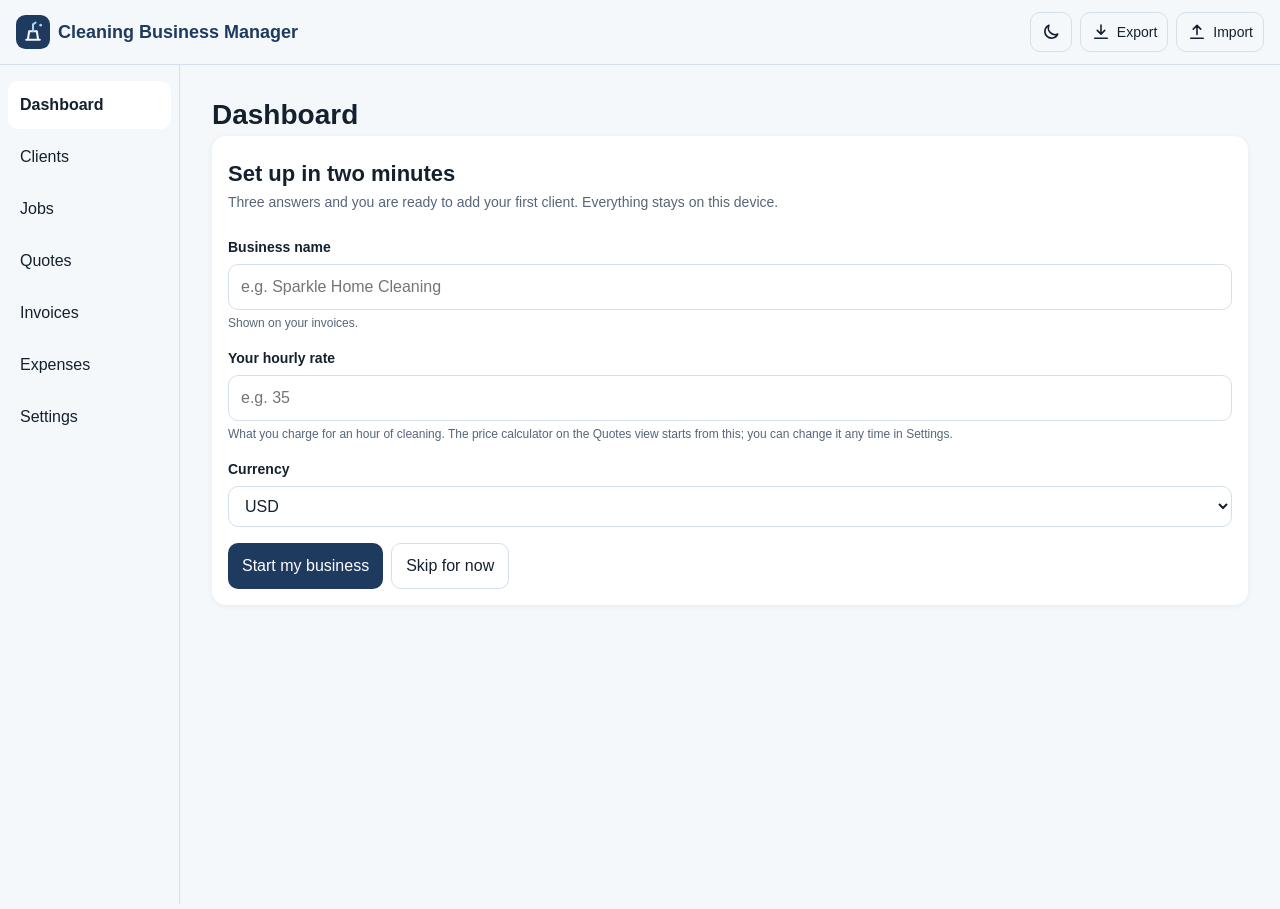
==== docs/app-357d28ae/index.html @ 764e395f "Initial deploy" ====
<!doctype html>
<html lang="en">
<head>
<meta charset="utf-8">
<meta name="viewport" content="width=device-width, initial-scale=1">
<title>Cleaning Business Manager</title>
<style>
/* Design tokens — single source of truth for colors/spacing/radius/shadow/fonts.
   tools/app_template.html (the "simple" architecture) hand-syncs its own inline
   :root block to these same names/values (see tests/test_app.py's token-drift
   test) since it must stay single-file and can't @import this file. Change a
   value here AND there, never one without the other. */
/* Breakpoints (documented here, not as custom properties — media queries need
   literal px): 480 = small phone, 680 = nav collapses to a top bar (see
   01_components.css), 960 = wide desktop (two-column dashboard/workspace layouts
   via .grid-2, see 01_components.css). */
:root {
  --color-bg: #F4F8FB;
  --color-ink: #14202E;
  --color-accent: #2B6CA3;
  --color-card: #fff;
  --color-muted: #566678;
  --color-border: #d5e0ea;
  --color-danger: #B3434B;

  /* Semantic feedback colors (banners, inline validation) — tinted background +
     an ink-like text color, same pairing convention as --color-danger above. */
  --color-success: #2F6B4F;
  --color-success-bg: #E3F0E7;
  --color-warning: #8A5A00;
  --color-warning-bg: #FBF0D9;
  --color-info: #2C5F8A;
  --color-info-bg: #E4EEF5;
  --color-error-bg: #F7E3E4;

  /* Solid button-background colors. Deliberately FIXED — the same value in both
     light and dark mode, unlike --color-accent/--color-danger above (which stay
     theme-adaptive for foreground/decorative use: chart fills, icons, borders,
     where lightening in dark mode is correct). A theme-adaptive color that gets
     LIGHTER in dark mode is wrong for a solid button background carrying white
     text — tests/test_app.py's contrast tests + validators/app_check.py's
     check_color_contrast verify these two pairs hold >= 4.5:1 in both themes. */
  --color-primary: #1E3A5F;
  --color-on-primary: #fff;
  --color-danger-strong: #B3434B;
  --color-on-danger: #fff;

  --space-1: 4px;
  --space-2: 8px;
  --space-3: 12px;
  --space-4: 16px;
  --space-5: 24px;
  --space-6: 32px;

  --radius-sm: 10px;
  --radius-md: 14px;
  --radius-lg: 16px;
  --radius-full: 999px;

  --shadow-sm: 0 1px 6px rgba(0, 0, 0, .06);
  --shadow-md: 0 8px 24px rgba(0, 0, 0, .14);

  /* Type scale. h1/h2/h3 below use these; .text-sm/.text-xs/.caption are utility
     classes for secondary copy — see 01_components.css. */
  --text-xs: 0.75rem;
  --text-sm: 0.875rem;
  --text-base: 1rem;
  --text-lg: 1.125rem;
  --text-xl: 1.375rem;
  --text-2xl: 1.75rem;
  --leading-tight: 1.25;
  --leading-normal: 1.5;

  /* Named after the same brand families tools/fonts/ ships (used in the guide
     PDFs via tools/pdf_kit.py) — a browser with them installed renders on-brand;
     everyone else falls back to a clean system stack. The TTFs themselves are
     not embedded here (keeps the self-contained HTML small — see CLAUDE.md). */
  --font-body: "Nunito Sans", -apple-system, "Segoe UI", Roboto, Helvetica, Arial, sans-serif;
  --font-heading: "Quicksand", -apple-system, "Segoe UI", Roboto, Helvetica, Arial, sans-serif;
}
:root[data-theme="dark"] {
  --color-bg: #0F1A26;
  --color-ink: #E6EEF5;
  --color-accent: #8FC1E8;
  --color-card: #172433;
  --color-muted: #9fb1c2;
  --color-border: #2a3b4d;
  --color-danger: #e58a92;

  --color-success: #8FCBA8;
  --color-success-bg: #1E3A2B;
  --color-warning: #E8C067;
  --color-warning-bg: #3A2F12;
  --color-info: #8FC1E8;
  --color-info-bg: #1C3246;
  --color-error-bg: #3A1F21;

  /* --color-primary/--color-on-primary/--color-danger-strong/--color-on-danger
     intentionally NOT overridden here — see the base :root comment above. */
}

* { box-sizing: border-box; }
body { margin: 0; font-family: var(--font-body); font-size: var(--text-base); line-height: var(--leading-normal); background: var(--color-bg); color: var(--color-ink); }
h1, h2, h3 { font-family: var(--font-heading); line-height: var(--leading-tight); margin: var(--space-2) 0 var(--space-1); }
h1 { font-size: var(--text-2xl); }
h2 { font-size: var(--text-xl); }
h3 { font-size: var(--text-lg); }

@media (prefers-reduced-motion: reduce) {
  *, *::before, *::after {
    animation-duration: 0.01ms !important;
    animation-iteration-count: 1 !important;
    transition-duration: 0.01ms !important;
    scroll-behavior: auto !important;
  }
}


/* Structural layout + reusable component classes. Shares every color/spacing/radius
   token with tools/app_template.html's inline <style> (see 00_tokens.css's header) —
   keep both in sync, verified by tests/test_app.py's token-drift/component tests. */
#app-header { display: flex; align-items: center; justify-content: space-between; padding: var(--space-3) var(--space-4); border-bottom: 1px solid var(--color-border); }
#app-controls { display: flex; gap: var(--space-2); }
#app-body { display: flex; min-height: calc(100vh - 56px); }
#view-nav { display: flex; flex-direction: column; gap: var(--space-1); width: 180px; padding: var(--space-4) var(--space-2); border-right: 1px solid var(--color-border); flex-shrink: 0; }
#view-nav button { text-align: left; background: transparent; border: 0; padding: var(--space-3) var(--space-3); border-radius: var(--radius-sm); font: inherit; color: var(--color-ink); cursor: pointer; }
#view-nav button[aria-current="page"] { background: var(--color-card); font-weight: 600; }
#view-root { flex: 1; padding: var(--space-5) var(--space-5) 60px; max-width: 760px; }
/* h1/h2/h3 sizing comes from 00_tokens.css's type scale. */
p.sub { margin: 0 0 var(--space-5); color: var(--color-muted); font-size: var(--text-sm); }

.card { background: var(--color-card); border-radius: var(--radius-md); padding: var(--space-4); margin-bottom: var(--space-4); box-shadow: var(--shadow-sm); }
.row { display: flex; gap: var(--space-2); }

input[type=text], input[type=number], textarea {
  flex: 1; min-width: 0; font: inherit; padding: 10px 12px;
  border: 1px solid var(--color-border); border-radius: var(--radius-sm);
  background: var(--color-card); color: var(--color-ink);
}

/* background/color use the FIXED --color-primary/--color-danger-strong pair (see
   00_tokens.css) — not --color-accent/--color-danger, whose dark-mode-lightened
   values drop white-text contrast well below WCAG AA when used as a solid fill. */
button { font: inherit; padding: 10px 14px; border: 0; border-radius: var(--radius-sm); background: var(--color-primary); color: var(--color-on-primary); cursor: pointer; }
button.ghost { background: transparent; color: var(--color-ink); border: 1px solid var(--color-border); }
button.danger { background: var(--color-danger-strong); color: var(--color-on-danger); }

:focus-visible { outline: 2px solid var(--color-accent); outline-offset: 2px; }

ul { list-style: none; padding: 0; margin: var(--space-3) 0 0; }
li { display: flex; align-items: center; justify-content: space-between; gap: var(--space-2); padding: 10px 0; border-top: 1px solid var(--color-border); }

/* Uses the fixed --color-primary pair, same contrast reasoning as buttons above —
   a persistent banner has the same white-text-on-solid-fill requirement. */
#demo-banner { text-align: center; padding: var(--space-2); margin: 0; background: var(--color-primary); color: var(--color-on-primary); font-size: var(--text-sm); }
#demo-banner[hidden] { display: none; }

/* Empty-state: a single reusable pattern for "nothing here yet" sections. */
.empty-state { text-align: center; padding: 40px var(--space-4); color: var(--color-muted); }
.empty-state strong { display: block; color: var(--color-ink); margin-bottom: var(--space-1); }

/* Toast/snackbar: transient feedback, dismissed by the caller via [hidden]. */
.toast {
  position: fixed; left: 50%; bottom: var(--space-4); transform: translateX(-50%);
  background: var(--color-ink); color: var(--color-bg); padding: 10px var(--space-4);
  border-radius: var(--radius-sm); box-shadow: var(--shadow-sm); font-size: .9rem;
}
.toast[hidden] { display: none; }

/* Banner/alert: persistent inline feedback (validation summaries, zone warnings),
   distinct from the transient floating .toast above. One semantic variant class
   required: success|warning|error|info. */
.banner { display: flex; align-items: flex-start; gap: var(--space-2); padding: var(--space-3) var(--space-4); border-radius: var(--radius-sm); font-size: var(--text-sm); margin-bottom: var(--space-4); }
.banner.success { background: var(--color-success-bg); color: var(--color-success); }
.banner.warning { background: var(--color-warning-bg); color: var(--color-warning); }
.banner.error { background: var(--color-error-bg); color: var(--color-danger); }
.banner.info { background: var(--color-info-bg); color: var(--color-info); }

/* Form field group: label + control + optional help text + error state. Wrap any
   existing input/textarea/select in a .field; add .has-error plus a .field-error
   element (role="alert" so screen readers announce it) when validation fails. */
.field { margin-bottom: var(--space-4); }
.field label { display: block; margin-bottom: 6px; font-weight: 600; font-size: var(--text-sm); }
.field .help { display: block; margin-top: 4px; color: var(--color-muted); font-size: var(--text-xs); }
.field.has-error input, .field.has-error textarea, .field.has-error select { border-color: var(--color-danger); }
.field-error { display: block; margin-top: 4px; color: var(--color-danger); font-size: var(--text-xs); }
select {
  flex: 1; min-width: 0; font: inherit; padding: 10px 12px;
  border: 1px solid var(--color-border); border-radius: var(--radius-sm);
  background: var(--color-card); color: var(--color-ink);
}

/* Table: header row, row separators, a horizontal-scroll wrapper for narrow
   screens so a wide table never breaks layout instead of silently clipping. */
.table-scroll { overflow-x: auto; margin-bottom: var(--space-4); }
table.table { width: 100%; border-collapse: collapse; font-size: var(--text-sm); }
table.table th { text-align: left; padding: var(--space-2) var(--space-3); color: var(--color-muted); font-weight: 600; border-bottom: 1px solid var(--color-border); }
table.table td { padding: var(--space-2) var(--space-3); border-bottom: 1px solid var(--color-border); }
table.table tbody tr:hover { background: var(--color-bg); }

/* Tabs: role="tablist"/"tab"/"tabpanel" convention. Toggling is handled by
   App.ui.initTabs(root) in main.js — this is presentation only. */
.tabs { display: flex; gap: var(--space-1); border-bottom: 1px solid var(--color-border); margin-bottom: var(--space-4); }
.tabs [role="tab"] { background: transparent; border: 0; border-bottom: 2px solid transparent; border-radius: 0; padding: var(--space-2) var(--space-3); color: var(--color-muted); cursor: pointer; }
.tabs [role="tab"][aria-selected="true"] { color: var(--color-ink); border-bottom-color: var(--color-primary); font-weight: 600; }
[role="tabpanel"][hidden] { display: none; }

/* Loading: a CSS-only spinner and a skeleton shimmer block. Both go static under
   prefers-reduced-motion (see 00_tokens.css's global rule). */
.spinner { width: 20px; height: 20px; border-radius: var(--radius-full); border: 2.5px solid var(--color-border); border-top-color: var(--color-primary); animation: spin 0.8s linear infinite; display: inline-block; }
@keyframes spin { to { transform: rotate(360deg); } }
.skeleton { background: var(--color-border); border-radius: var(--radius-sm); animation: skeleton-pulse 1.4s ease-in-out infinite; }
@keyframes skeleton-pulse { 0%, 100% { opacity: 1; } 50% { opacity: .5; } }

/* Modal: native <dialog> — no extra JS library needed for open/close/backdrop.
   .modal-header/.modal-body/.modal-footer are an optional structural convention
   for anything beyond a one-line confirm. */
dialog.modal { border: 0; border-radius: var(--radius-lg); padding: var(--space-5); max-width: 420px; width: 90%; box-shadow: var(--shadow-md); background: var(--color-card); color: var(--color-ink); }
dialog.modal::backdrop { background: rgba(0, 0, 0, .4); }
.modal-header { font-family: var(--font-heading); font-size: var(--text-lg); font-weight: 600; margin-bottom: var(--space-3); }
.modal-body { margin-bottom: var(--space-4); }
.modal-footer { display: flex; justify-content: flex-end; gap: var(--space-2); }

/* Accordion: native <details>/<summary> — Help/FAQ sections, no JS required. */
details.accordion { border-bottom: 1px solid var(--color-border); padding: var(--space-3) 0; }
details.accordion summary { cursor: pointer; font-weight: 600; }
details.accordion[open] summary { color: var(--color-primary); }
details.accordion .answer { margin-top: var(--space-2); color: var(--color-ink); }

/* Layout utilities for dashboard/workspace views: .stack is the default vertical
   flow (explicit for readability); .grid-2 goes two columns at >=680px. */
.stack { display: flex; flex-direction: column; gap: var(--space-4); }
.grid-2 { display: grid; grid-template-columns: 1fr; gap: var(--space-4); }
@media (min-width: 680px) {
  .grid-2 { grid-template-columns: 1fr 1fr; }
}

@media (max-width: 680px) {
  #app-body { flex-direction: column; }
  #view-nav { flex-direction: row; width: auto; overflow-x: auto; border-right: 0; border-bottom: 1px solid var(--color-border); }
  #view-root { max-width: none; padding: var(--space-4); }
  .tabs { overflow-x: auto; }
}


/* Cleaning-business-app additions on top of the shared design system. Colors come from the
   tokens in 00_tokens.css — no hard-coded hex here. */

input[type=date], input[type=time], input[type=text], input[type=number], select {
  width: 100%; font: inherit; padding: 10px 12px; border: 1px solid var(--color-border);
  border-radius: var(--radius-sm); background: var(--color-card); color: var(--color-ink);
}
.field input, .field select { width: 100%; }
input[type=checkbox] { width: 20px; height: 20px; accent-color: var(--color-primary); flex-shrink: 0; margin: 0; }
button.small { padding: 6px 10px; font-size: var(--text-sm); }
.row.wrap { flex-wrap: wrap; }
.caption { color: var(--color-muted); font-size: var(--text-xs); }
.nowrap { white-space: nowrap; }
.neg { color: var(--color-danger); font-weight: 600; }
table.table input.cell-input { width: 7.5em; padding: 6px 8px; }
table.table input.cell-input.invalid { border-color: var(--color-danger); }
tr.row-over td { background: var(--color-error-bg); }
tr.total-row td { font-weight: 700; border-top: 2px solid var(--color-border); }
table.table td select { width: auto; padding: 6px 8px; }

.stat-grid { display: grid; grid-template-columns: repeat(auto-fit, minmax(150px, 1fr)); gap: var(--space-3); margin-bottom: var(--space-4); }
.stat { background: var(--color-card); border-radius: var(--radius-md); padding: var(--space-3) var(--space-4); box-shadow: var(--shadow-sm); display: flex; flex-direction: column; gap: 2px; min-width: 0; }
.stat-label { font-size: var(--text-xs); color: var(--color-muted); text-transform: uppercase; letter-spacing: .04em; }
.stat-value { font-family: var(--font-heading); font-size: var(--text-xl); color: var(--color-primary); overflow-wrap: anywhere; }
:root[data-theme="dark"] .stat-value { color: var(--color-accent); }
.stat.bad .stat-value { color: var(--color-danger); }
.stat-sub { font-size: var(--text-xs); color: var(--color-muted); overflow-wrap: anywhere; }

.badge { font-size: var(--text-xs); color: var(--color-muted); border: 1px solid var(--color-border); border-radius: var(--radius-full); padding: 2px 10px; white-space: nowrap; }
label.check { display: flex; align-items: center; gap: var(--space-3); cursor: pointer; flex: 1; min-width: 0; }
label.check.done span { text-decoration: line-through; color: var(--color-muted); }
.progress { height: 10px; background: var(--color-border); border-radius: var(--radius-full); margin-top: var(--space-2); overflow: hidden; }
.progress > span { display: block; height: 100%; background: var(--color-primary); }
li { flex-wrap: wrap; }

#print-area { display: none; }
@media print {
  body.printing #app, body.printing dialog { display: none !important; }
  body.printing #print-area { display: block; padding: 0; color: #000; background: #fff; }
  body.printing .table { font-size: 12pt; }
  body.printing table.table th, body.printing table.table td { border-bottom: 1px solid #999; color: #000; }
}


/* ---------- Header: logo, menu toggle, icon actions ---------- */
#app-header { position: sticky; top: 0; z-index: 20; background: var(--color-bg); gap: var(--space-3); min-height: 60px; }
#brand { display: flex; align-items: center; gap: var(--space-2); min-width: 0; margin-right: auto; }
#brand-logo { flex-shrink: 0; }
#app-title { font-family: var(--font-heading); font-size: var(--text-lg); color: var(--color-primary); white-space: nowrap; overflow: hidden; text-overflow: ellipsis; }
:root[data-theme="dark"] #app-title { color: var(--color-accent); }
#app-controls { display: flex; align-items: center; gap: var(--space-2); }
.icon-btn { display: inline-flex; align-items: center; justify-content: center; gap: 6px; min-width: 40px; height: 40px; padding: 0 10px; background: transparent; color: var(--color-ink); border: 1px solid var(--color-border); border-radius: var(--radius-sm); }
.icon-btn:hover { background: var(--color-card); }
.icon-btn .label { font-size: var(--text-sm); }
#menuToggle { display: none; }

/* ---------- Desktop: use the whole width ---------- */
#view-nav { position: sticky; top: 61px; align-self: flex-start; white-space: nowrap; }
#view-nav button { white-space: nowrap; }
#view-root { max-width: 1480px; width: 100%; min-width: 0; }
.split { display: grid; grid-template-columns: 1fr; gap: var(--space-4); align-items: start; }
.split > .main, .split > .side { min-width: 0; }
.cols-2 { display: block; }
.grid-2.top { align-items: start; }
.bars { margin: 0; }
.bars li { display: block; padding: var(--space-2) 0; }
.bar-head { display: flex; justify-content: space-between; gap: var(--space-2); font-size: var(--text-sm); margin-bottom: 4px; }
.bar { position: relative; height: 8px; background: var(--color-border); border-radius: var(--radius-full); overflow: hidden; }
.bar .est { position: absolute; left: 0; top: 0; bottom: 0; background: var(--color-border); border-right: 2px solid var(--color-muted); }
.bar .act { position: absolute; left: 0; top: 0; bottom: 0; background: var(--color-primary); border-radius: var(--radius-full); }
.bar.over .act { background: var(--color-danger-strong); }
@media (min-width: 981px) {
  .split { grid-template-columns: minmax(300px, 380px) 1fr; }
  .split > .side { position: sticky; top: 76px; }
  .cols-2 { column-count: 2; column-gap: var(--space-4); }
  .cols-2 > .card { break-inside: avoid; }
  #view-root { padding: var(--space-5) var(--space-6) 60px; }
}
@media (min-width: 681px) and (max-width: 980px) {
  .split { grid-template-columns: 1fr; }
}

/* ---------- Phone: drop-down menu, compact header ---------- */
@media (max-width: 680px) {
  #menuToggle { display: inline-flex; }
  #app-header { padding: var(--space-2) var(--space-3); min-height: 56px; gap: var(--space-2); }
  #app-controls { gap: var(--space-1); }
  #app-controls .label { display: none; }
  .icon-btn { min-width: 38px; height: 38px; padding: 0 8px; }
  #app-title { font-size: var(--text-base); }
  #view-nav { display: none; position: fixed; left: 0; right: 0; top: 57px; z-index: 19; flex-direction: column; width: auto; max-height: calc(100vh - 57px); overflow-y: auto;
    background: var(--color-card); border: 0; border-bottom: 1px solid var(--color-border); box-shadow: var(--shadow-md); padding: var(--space-2); }
  body.menu-open #view-nav { display: flex; }
  #view-nav button { padding: 14px var(--space-3); font-size: var(--text-base); }
}
@media (max-width: 360px) { #app-title { display: none; } }

@media (min-width: 681px) { #view-nav { min-height: calc(100vh - 61px); } }

/* ---------- Tables: nowrap action columns; stacked cards on phones ---------- */
table.table td:last-child { white-space: nowrap; }
table.table.cardrows td.neg, table.table.cardrows td[data-label="Amount due"] { white-space: nowrap; }
/* The invoices table is wide; keep it full width until there is room for a side column. */
@media (min-width: 981px) and (max-width: 1599px) { .split.late { grid-template-columns: 1fr; } .split.late > .side { position: static; order: 2; } }
@media (max-width: 680px) {
  table.table.cardrows thead { display: none; }
  table.table.cardrows, table.table.cardrows tbody { display: block; }
  table.table.cardrows tr { display: grid; grid-template-columns: 1fr 1fr; gap: 6px var(--space-3); padding: var(--space-3) 0; border-bottom: 1px solid var(--color-border); }
  table.table.cardrows td { display: block; border: 0; padding: 0; min-width: 0; }
  table.table.cardrows td::before { content: attr(data-label); display: block; font-size: var(--text-xs); color: var(--color-muted); text-transform: uppercase; letter-spacing: .04em; }
  table.table.cardrows td:first-child { grid-column: 1 / -1; font-weight: 700; font-size: var(--text-base); }
  table.table.cardrows td:first-child::before, table.table.cardrows td:empty { display: none; }
  table.table.cardrows td:last-child { grid-column: 1 / -1; }
  table.table.cardrows td:last-child::before { display: none; }
  table.table.cardrows td select { width: 100%; }
  table.table.cardrows input.cell-input { width: 100%; }
  table.table.cardrows tr.total-row td:first-child { font-size: var(--text-lg); }
  table.table.cardrows tbody tr:hover { background: transparent; }
}

/* ---------- Cleaning business additions ---------- */
.badge.ok { color: var(--color-success); border-color: var(--color-success); }
.badge.bad { color: var(--color-danger); border-color: var(--color-danger); }
tr.row-muted td { color: var(--color-muted); text-decoration: line-through; }
ul.plain { list-style: disc; padding-left: var(--space-5); margin: var(--space-2) 0; font-size: var(--text-sm); }
ul.plain li { display: list-item; padding: 2px 0; }
.job-line { display: flex; flex-direction: column; min-width: 0; }
.legend { display: flex; gap: var(--space-4); font-size: var(--text-sm); margin-bottom: var(--space-2); }
.legend .key::before { content: ""; display: inline-block; width: 12px; height: 12px; border-radius: 3px; margin-right: 6px; vertical-align: -1px; }
.legend .key.inc::before { background: var(--color-accent); }
.legend .key.exp::before { background: var(--color-muted); }
svg.chart { width: 100%; height: auto; max-height: 260px; display: block; }
.quote-price { display: flex; flex-direction: column; align-items: flex-start; margin-bottom: var(--space-3); }
.quote-price strong { font-family: var(--font-heading); font-size: 2.25rem; line-height: 1.1; color: var(--color-primary); }
:root[data-theme="dark"] .quote-price strong { color: var(--color-accent); }
.quote-out table.table th { text-align: left; font-weight: 600; color: var(--color-muted); width: 45%; }
.main > .card + .card { margin-top: var(--space-4); }
/* On phones and narrow windows the list comes first and the add form below it. */
@media (max-width: 980px) { .split.listfirst > .main { order: -1; } }

</style>
<link rel="manifest" href="manifest.json">
<link rel="apple-touch-icon" href="apple-touch-icon.png">
<meta name="theme-color" content="#1E3A5F">
</head>
<body>
<div id="app">
  <header id="app-header">
    <button id="menuToggle" type="button" class="icon-btn" data-nav-toggle aria-label="Open menu" aria-expanded="false" aria-controls="view-nav">
      <svg viewBox="0 0 24 24" width="22" height="22" fill="none" stroke="currentColor" stroke-width="2" stroke-linecap="round" aria-hidden="true"><path d="M4 7h16M4 12h16M4 17h16"/></svg>
    </button>
    <div id="brand">
      <svg id="brand-logo" viewBox="0 0 40 40" width="34" height="34" aria-hidden="true">
        <rect width="40" height="40" rx="11" fill="var(--color-primary)"/>
        <path d="M12 29h16M14 29l1.5-10h9L26 29" fill="none" stroke="#F4F8FB" stroke-width="2.4" stroke-linejoin="round" stroke-linecap="round"/>
        <path d="M20 19v-8M20 11l3-2" fill="none" stroke="#A9D4EE" stroke-width="2.4" stroke-linecap="round" stroke-linejoin="round"/>
        <circle cx="29" cy="12" r="1.6" fill="#A9D4EE"/>
      </svg>
      <strong id="app-title">Cleaning Business Manager</strong>
    </div>
    <div id="app-controls">
      <button id="themeToggle" type="button" class="icon-btn" aria-label="Toggle dark mode" title="Light / dark">
        <svg viewBox="0 0 24 24" width="20" height="20" fill="none" stroke="currentColor" stroke-width="1.9" stroke-linecap="round" stroke-linejoin="round" aria-hidden="true"><path d="M20 14.5A8 8 0 0 1 9.5 4 8 8 0 1 0 20 14.5z"/></svg>
      </button>
      <button id="exportBtn" type="button" class="icon-btn" aria-label="Export backup" title="Export backup">
        <svg viewBox="0 0 24 24" width="20" height="20" fill="none" stroke="currentColor" stroke-width="1.9" stroke-linecap="round" stroke-linejoin="round" aria-hidden="true"><path d="M12 3.5v11M7.5 10l4.5 4.5 4.5-4.5M4.5 19.5h15"/></svg>
        <span class="label">Export</span>
      </button>
      <button id="importBtn" type="button" class="icon-btn" aria-label="Import backup" title="Import backup">
        <svg viewBox="0 0 24 24" width="20" height="20" fill="none" stroke="currentColor" stroke-width="1.9" stroke-linecap="round" stroke-linejoin="round" aria-hidden="true"><path d="M12 15V4M7.5 8.5L12 4l4.5 4.5M4.5 19.5h15"/></svg>
        <span class="label">Import</span>
      </button>
      <input id="importFile" type="file" accept="application/json" hidden>
    </div>
  </header>
  <div id="app-body">
    <nav id="view-nav" aria-label="Main navigation"></nav>
    <main id="view-root" data-active-view=""></main>
  </div>
  <p id="demo-banner" hidden>Demo mode — some data and actions are limited. The full version is in your purchase.</p>
</div>
<script>
window.APP_DEMO_MODE = false;

/* Minimal hash router. Each module (app_src/modules/*.js) registers a view on
 * App.views[id] = {navLabel, render(root)} and pushes id onto App.nav, in the order
 * it should appear in the nav. render(root) MUST set root.dataset.activeView = id and
 * replace root's content with that view's real markup (never just scroll to an anchor —
 * validators/app_check.py's multi-view check clicks every nav item and asserts both
 * data-active-view and the visible text actually change). */
(function () {
  window.App = window.App || { views: {}, nav: [] };

  function show(id) {
    var view = App.views[id];
    if (!view) {
      id = App.nav[0];
      view = App.views[id];
    }
    if (!view) return;
    view.render(document.getElementById('view-root'));
    document.querySelectorAll('#view-nav [data-nav]').forEach(function (b) {
      b.setAttribute('aria-current', b.dataset.nav === id ? 'page' : 'false');
    });
    if (location.hash !== '#' + id) location.hash = '#' + id;
    if (App.ui && App.ui.closeMenu) App.ui.closeMenu();
  }

  function buildNav() {
    var nav = document.getElementById('view-nav');
    nav.innerHTML = '';
    App.nav.forEach(function (id) {
      var b = document.createElement('button');
      b.type = 'button';
      b.dataset.nav = id;
      b.textContent = App.views[id].navLabel;
      b.addEventListener('click', function () { show(id); });
      nav.appendChild(b);
    });
  }

  // show() itself sets location.hash, which fires hashchange a moment later. Only re-render
  // when the hash points at a DIFFERENT view (back/forward, typed URL) — otherwise that echo
  // re-renders the current view and wipes anything the user has just started typing.
  window.addEventListener('hashchange', function () {
    var id = location.hash.slice(1);
    if (document.getElementById('view-root').dataset.activeView !== id) show(id);
  });
  window.AppRouter = {
    init: function () {
      buildNav();
      show(location.hash.slice(1) || App.nav[0]);
    },
  };
})();


/* Shared helpers: safe DOM building (user-entered names are never parsed as HTML),
 * money in whole cents, dates, ids, CSV import/export and a print helper. Every view
 * module below composes these. */
(function (g) {
  var App = g.App = g.App || { views: {}, nav: [] };

  /** h('div', {class, text, attrs:{}, on:{click}, dataset:{}}, ...children) */
  function h(tag, props) {
    var el = document.createElement(tag);
    var p = props || {};
    Object.keys(p).forEach(function (k) {
      var v = p[k];
      if (v == null || v === false) return;
      if (k === 'class') el.className = v;
      else if (k === 'text') el.textContent = v;
      else if (k === 'on') Object.keys(v).forEach(function (ev) { el.addEventListener(ev, v[ev]); });
      else if (k === 'dataset') Object.keys(v).forEach(function (d) { el.dataset[d] = v[d]; });
      else if (k === 'attrs') Object.keys(v).forEach(function (a) { if (v[a] != null && v[a] !== false) el.setAttribute(a, v[a] === true ? '' : v[a]); });
      else el[k] = v;
    });
    for (var i = 2; i < arguments.length; i++) append(el, arguments[i]);
    return el;
  }
  function append(el, child) {
    if (child == null || child === false) return;
    if (Array.isArray(child)) { child.forEach(function (c) { append(el, c); }); return; }
    el.appendChild(typeof child === 'string' || typeof child === 'number' ? document.createTextNode(String(child)) : child);
  }

  /* ---------- Money (whole cents) ---------- */
  function currency() { return App.store.get('currency', 'USD'); }
  function fmt(cents) {
    var c = Math.round(cents || 0);
    var whole = c % 100 === 0;
    try {
      return new Intl.NumberFormat(undefined, {
        style: 'currency', currency: currency(),
        minimumFractionDigits: whole ? 0 : 2, maximumFractionDigits: 2,
      }).format(c / 100);
    } catch (e) {
      return (c / 100).toFixed(whole ? 0 : 2);
    }
  }
  /** "1,234.50" / "1.234,50" / "12" -> cents, or null when it is not a number. */
  function parseMoney(str) {
    var s = String(str == null ? '' : str).replace(/[^\d.,-]/g, '');
    if (!s || s === '-' || s === '.' || s === ',') return null;
    var hasDot = s.indexOf('.') >= 0, hasComma = s.indexOf(',') >= 0;
    if (hasDot && hasComma) {
      if (s.lastIndexOf(',') > s.lastIndexOf('.')) s = s.replace(/\./g, '').replace(',', '.');
      else s = s.replace(/,/g, '');
    } else if (hasComma) {
      s = /,\d{1,2}$/.test(s) ? s.replace(',', '.') : s.replace(/,/g, '');
    }
    var n = parseFloat(s);
    return isFinite(n) ? Math.round(n * 100) : null;
  }
  function inputMoney(cents) {
    if (!cents) return '';
    var v = cents / 100;
    return v % 1 === 0 ? String(v) : v.toFixed(2);
  }

  /* ---------- Dates ---------- */
  function parseISO(iso) {
    var m = /^(\d{4})-(\d{2})-(\d{2})$/.exec(iso || '');
    return m ? new Date(+m[1], +m[2] - 1, +m[3]) : null;
  }
  function today() { var d = new Date(); return new Date(d.getFullYear(), d.getMonth(), d.getDate()); }
  function daysUntil(iso) {
    var d = parseISO(iso);
    return d ? Math.round((d - today()) / 86400000) : null;
  }
  function fmtDate(d) {
    try { return new Intl.DateTimeFormat(undefined, { month: 'short', day: 'numeric', year: 'numeric' }).format(d); }
    catch (e) { return d.toDateString(); }
  }
  function uid() { return Date.now().toString(36) + Math.random().toString(36).slice(2, 6); }

  function iso(d) {
    var m = d.getMonth() + 1, day = d.getDate();
    return d.getFullYear() + '-' + (m < 10 ? '0' : '') + m + '-' + (day < 10 ? '0' : '') + day;
  }
  function addDays(d, n) { return new Date(d.getFullYear(), d.getMonth(), d.getDate() + n); }
  /** Same day-of-month, clamped to the last day when the target month is shorter. */
  function addMonths(d, n) {
    var first = new Date(d.getFullYear(), d.getMonth() + n, 1);
    var last = new Date(first.getFullYear(), first.getMonth() + 1, 0).getDate();
    return new Date(first.getFullYear(), first.getMonth(), Math.min(d.getDate(), last));
  }
  function monthKey(isoDate) { return String(isoDate || '').slice(0, 7); }
  function monthLabel(key) {
    var m = /^(\d{4})-(\d{2})$/.exec(key || '');
    if (!m) return key || '';
    try { return new Intl.DateTimeFormat(undefined, { month: 'short', year: '2-digit' }).format(new Date(+m[1], +m[2] - 1, 1)); }
    catch (e) { return key; }
  }

  /* ---------- CSV (import and export) ---------- */
  /** Parses CSV text (quoted fields, "" escapes, CRLF/LF, a trailing blank line) into rows of strings. */
  function parseCSV(text) {
    var rows = [], row = [], cur = '', q = false, i = 0, s = String(text || '').replace(/^\uFEFF/, '');
    for (; i < s.length; i++) {
      var ch = s[i];
      if (q) {
        if (ch === '"') { if (s[i + 1] === '"') { cur += '"'; i++; } else q = false; }
        else cur += ch;
      } else if (ch === '"') q = true;
      else if (ch === ',') { row.push(cur); cur = ''; }
      else if (ch === '\n' || ch === '\r') {
        if (ch === '\r' && s[i + 1] === '\n') i++;
        row.push(cur); cur = '';
        if (row.length > 1 || row[0] !== '') rows.push(row);
        row = [];
      } else cur += ch;
    }
    row.push(cur);
    if (row.length > 1 || row[0] !== '') rows.push(row);
    return rows;
  }
  function csvCell(v) {
    var s = v == null ? '' : String(v);
    // Spreadsheet formula injection: a leading = + - @ would be run as a formula when opened.
    if (/^[=+\-@]/.test(s) && isNaN(Number(s))) s = "'" + s;
    return /[",\n\r]/.test(s) ? '"' + s.replace(/"/g, '""') + '"' : s;
  }
  function toCSV(rows) { return rows.map(function (r) { return r.map(csvCell).join(','); }).join('\r\n') + '\r\n'; }
  function download(filename, text, type) {
    var blob = new Blob([text], { type: type || 'text/csv' });
    var a = document.createElement('a');
    a.href = URL.createObjectURL(blob);
    a.download = filename;
    document.body.appendChild(a);
    a.click();
    a.remove();
    setTimeout(function () { URL.revokeObjectURL(a.href); }, 1000);
  }

  /* ---------- Small shared UI pieces ---------- */
  function field(id, label, control, help) {
    return h('div', { class: 'field' },
      h('label', { attrs: { for: id }, text: label }), control,
      help ? h('span', { class: 'help', text: help }) : null,
      h('span', { class: 'field-error', attrs: { role: 'alert' } }));
  }
  function setError(fieldEl, message) {
    fieldEl.classList.add('has-error');
    fieldEl.querySelector('.field-error').textContent = message;
    var c = fieldEl.querySelector('input,select');
    if (c) { c.setAttribute('aria-invalid', 'true'); c.focus(); }
  }
  function clearErrors(root) {
    root.querySelectorAll('.field.has-error').forEach(function (f) {
      f.classList.remove('has-error');
      f.querySelector('.field-error').textContent = '';
      var c = f.querySelector('input,select');
      if (c) c.removeAttribute('aria-invalid');
    });
  }
  function banner(kind, text) { return h('div', { class: 'banner ' + kind, attrs: { role: kind === 'error' || kind === 'warning' ? 'alert' : 'status' }, text: text }); }
  function stat(label, value, sub, tone) {
    return h('div', { class: 'stat' + (tone ? ' ' + tone : '') },
      h('span', { class: 'stat-label', text: label }), h('strong', { class: 'stat-value', text: value }),
      sub ? h('span', { class: 'stat-sub', text: sub }) : null);
  }
  function emptyState(title, text) {
    return h('div', { class: 'empty-state' }, h('strong', { text: title }), text ? h('span', { text: text }) : null);
  }
  /** Wraps a table for horizontal scroll and copies each header into its cells' data-label,
   *  which the phone layout uses to show every row as a labelled card (see 02_wedding.css). */
  function tableWrap(table) {
    var heads = Array.prototype.map.call(table.querySelectorAll('thead th'), function (th) { return th.textContent; });
    table.querySelectorAll('tbody tr').forEach(function (tr) {
      Array.prototype.forEach.call(tr.children, function (td, i) { if (heads[i]) td.setAttribute('data-label', heads[i]); });
    });
    return h('div', { class: 'table-scroll' }, table);
  }

  /** Native <dialog> confirm. Resolves true on confirm. */
  function confirmDialog(title, message, confirmLabel) {
    return new Promise(function (resolve) {
      var done = false;
      var dlg = h('dialog', { class: 'modal' });
      function finish(v) { done = true; resolve(v); if (dlg.open) dlg.close(); }
      dlg.appendChild(h('div', { class: 'modal-header', text: title }));
      dlg.appendChild(h('div', { class: 'modal-body', text: message }));
      dlg.appendChild(h('div', { class: 'modal-footer' },
        h('button', { type: 'button', class: 'ghost', text: 'Cancel', on: { click: function () { finish(false); } } }),
        h('button', { type: 'button', class: 'danger', text: confirmLabel || 'Confirm', on: { click: function () { finish(true); } } })));
      dlg.addEventListener('close', function () { dlg.remove(); if (!done) resolve(false); });
      document.body.appendChild(dlg);
      dlg.showModal();
    });
  }

  /** Prints just `title` + a copy of `node` (nothing else on the page). */
  function printSheet(title, node) {
    var old = document.getElementById('print-area');
    if (old) old.remove();
    var area = h('div', { id: 'print-area' }, h('h1', { text: title }), node.cloneNode(true));
    document.body.appendChild(area);
    document.body.classList.add('printing');
    var cleaned = false;
    function cleanup() {
      if (cleaned) return;
      cleaned = true;
      document.body.classList.remove('printing');
      area.remove();
    }
    window.addEventListener('afterprint', cleanup, { once: true });
    setTimeout(cleanup, 60000);
    window.print();
  }

  App.core = {
    h: h, fmt: fmt, parseMoney: parseMoney, inputMoney: inputMoney,
    parseISO: parseISO, today: today, daysUntil: daysUntil, fmtDate: fmtDate,
    uid: uid, iso: iso, addDays: addDays, addMonths: addMonths, monthKey: monthKey, monthLabel: monthLabel,
    parseCSV: parseCSV, toCSV: toCSV, download: download,
    field: field, setError: setError, clearErrors: clearErrors, banner: banner, stat: stat,
    emptyState: emptyState, tableWrap: tableWrap, confirmDialog: confirmDialog, printSheet: printSheet,
  };
})(window);


/* Data access + every computed number the app shows. Keeping the arithmetic in one
 * place (all money in whole cents) is what the audit's totals checks rely on. There are
 * no spreadsheet formulas here to overwrite: totals are always recomputed from the
 * records. */
(function (g) {
  var App = g.App = g.App || { views: {}, nav: [] };
  var C = App.core;

  var SIZES = [
    ['Small (up to 1,000 sq ft)', 1.0], ['Medium (1,000 to 1,800 sq ft)', 1.75],
    ['Large (1,800 to 2,800 sq ft)', 2.5], ['Extra large (2,800 sq ft and up)', 3.5],
  ];
  var TYPES = [['Standard clean', 1, 'standard'], ['Deep clean', 1.6, 'deep'], ['Move-in / move-out clean', 1.9, 'move']];
  var FREQS = [['One-off', 0, 'none'], ['Monthly', 0.05, 'monthly'], ['Every two weeks', 0.10, 'biweekly'], ['Weekly', 0.15, 'weekly']];
  /** How many visits a new repeating job creates (the first one included). */
  var SERIES_COUNT = { weekly: 12, biweekly: 8, monthly: 6 };
  var EXPENSE_CATEGORIES = ['Supplies', 'Fuel and mileage', 'Equipment', 'Insurance', 'Marketing', 'Software', 'Wages', 'Other'];

  function find(arr, id) { for (var i = 0; i < arr.length; i++) if (arr[i].id === id) return arr[i]; return null; }

  var D = App.data = {
    SIZES: SIZES, TYPES: TYPES, FREQS: FREQS, EXPENSE_CATEGORIES: EXPENSE_CATEGORIES,
    CURRENCIES: ['USD', 'EUR', 'GBP', 'CAD', 'AUD', 'NZD', 'CHF', 'SEK', 'NOK', 'DKK', 'MAD', 'AED', 'ZAR', 'INR', 'MXN', 'BRL', 'JPY'],

    business: function () { return App.store.get('business', { setupDone: false, name: '', rate: 0 }); },
    saveBusiness: function (b) { App.store.set('business', b); },
    list: function (key) { return App.store.get(key, []); },
    save: function (key, arr) { App.store.set(key, arr); },
    client: function (id) { return find(D.list('clients'), id); },
    clientName: function (id) { var c = D.client(id); return c ? c.name : '(removed client)'; },

    /* ---------- Quotes ---------- */
    /** hours = (base size + 0.25 per bedroom + 0.5 per bathroom) x clean type, rounded to a quarter hour;
     *  price = hours x hourly rate, less the repeat discount. Every step is returned so it can be shown. */
    quote: function (inp, rate) {
      var size = SIZES[inp.size] || SIZES[0], type = TYPES[inp.type] || TYPES[0], freq = FREQS[inp.freq] || FREQS[0];
      var beds = Math.max(0, inp.beds || 0), baths = Math.max(0, inp.baths || 0);
      var raw = (size[1] + 0.25 * beds + 0.5 * baths) * type[1];
      var hours = Math.max(1, Math.round(raw * 4) / 4);
      var gross = Math.round(hours * (rate || 0));
      var discount = Math.round(gross * freq[1]);
      return {
        hours: hours, rate: rate || 0, gross: gross, discount: discount, discountPct: Math.round(freq[1] * 100),
        price: gross - discount, repeat: freq[2], typeLabel: type[0], sizeLabel: size[0], beds: beds, baths: baths,
      };
    },

    /* ---------- Jobs ---------- */
    /** ISO dates for a new job: just the first date, or the whole series when it repeats. */
    seriesDates: function (startIso, repeat) {
      var start = C.parseISO(startIso), n = SERIES_COUNT[repeat] || 1, out = [];
      if (!start) return out;
      for (var i = 0; i < n; i++) {
        out.push(C.iso(repeat === 'weekly' ? C.addDays(start, 7 * i) : repeat === 'biweekly' ? C.addDays(start, 14 * i) : repeat === 'monthly' ? C.addMonths(start, i) : start));
      }
      return out;
    },
    sortedJobs: function () {
      return D.list('jobs').slice().sort(function (a, b) {
        var ka = a.date + ' ' + (a.time || ''), kb = b.date + ' ' + (b.time || '');
        return ka < kb ? -1 : ka > kb ? 1 : 0;
      });
    },
    jobsOn: function (isoDate) {
      return D.sortedJobs().filter(function (j) { return j.date === isoDate && j.status !== 'cancelled'; });
    },

    /* ---------- Invoices ---------- */
    invoicePaid: function (inv) {
      var t = 0;
      (inv.payments || []).forEach(function (p) { t += p.amount || 0; });
      return t;
    },
    invoiceDue: function (inv) { return Math.max(0, (inv.amount || 0) - D.invoicePaid(inv)); },
    isOverdue: function (inv) { return D.invoiceDue(inv) > 0 && !!inv.due && inv.due < C.iso(C.today()); },
    invoiceStatus: function (inv) {
      var due = D.invoiceDue(inv);
      if (due === 0) return 'paid';
      if (D.isOverdue(inv)) return 'overdue';
      return D.invoicePaid(inv) > 0 ? 'part-paid' : 'unpaid';
    },
    nextInvoiceNumber: function () {
      var max = 0;
      D.list('invoices').forEach(function (i) { var m = /(\d+)$/.exec(i.number || ''); if (m) max = Math.max(max, +m[1]); });
      var n = String(max + 1);
      while (n.length < 4) n = '0' + n;
      return 'INV-' + n;
    },
    /** Unpaid invoices grouped by client, largest balance first. */
    owedByClient: function () {
      var map = {};
      D.list('invoices').forEach(function (inv) {
        var due = D.invoiceDue(inv);
        if (!due) return;
        var row = map[inv.clientId] || (map[inv.clientId] = { clientId: inv.clientId, due: 0, overdue: 0, count: 0 });
        row.due += due; row.count += 1;
        if (D.isOverdue(inv)) row.overdue += due;
      });
      return Object.keys(map).map(function (k) { return map[k]; }).sort(function (a, b) { return b.due - a.due; });
    },
    owedTotals: function () {
      var t = { due: 0, overdue: 0, overdueCount: 0 };
      D.list('invoices').forEach(function (inv) {
        var due = D.invoiceDue(inv);
        t.due += due;
        if (due && D.isOverdue(inv)) { t.overdue += due; t.overdueCount += 1; }
      });
      return t;
    },

    /** Days from the invoice date to the due date (Settings; defaults to 7). */
    terms: function () { var t = D.business().terms; return t >= 0 && t <= 365 ? t : 7; },
    /** Saves a new invoice dated today (or `date`) and returns it. */
    createInvoice: function (o) {
      var date = o.date || C.iso(C.today()), d = C.parseISO(date) || C.today();
      var inv = { id: C.uid(), number: D.nextInvoiceNumber(), clientId: o.clientId, date: date, due: C.iso(C.addDays(d, D.terms())),
        description: o.description || 'Cleaning', amount: o.amount || 0, payments: [], jobId: o.jobId || null };
      var all = D.list('invoices'); all.push(inv); D.save('invoices', all);
      return inv;
    },

    /* ---------- Money in and out, by month ---------- */
    monthIncome: function (key) {
      var t = 0;
      D.list('invoices').forEach(function (inv) { (inv.payments || []).forEach(function (p) { if (C.monthKey(p.date) === key) t += p.amount || 0; }); });
      return t;
    },
    monthExpenses: function (key) {
      var t = 0;
      D.list('expenses').forEach(function (e) { if (C.monthKey(e.date) === key) t += e.amount || 0; });
      return t;
    },
    /** The last n month keys (YYYY-MM), oldest first, ending with the current month. */
    lastMonths: function (n) {
      var now = C.today(), out = [];
      for (var i = n - 1; i >= 0; i--) out.push(C.iso(new Date(now.getFullYear(), now.getMonth() - i, 1)).slice(0, 7));
      return out;
    },
    monthSummary: function (key) {
      var inc = D.monthIncome(key), exp = D.monthExpenses(key);
      return { key: key, income: inc, expenses: exp, profit: inc - exp };
    },
  };
})(window);


/* Inline-SVG chart for the Dashboard: income vs expenses for the last months. Reads real
 * app state only (App.data); no chart library, no sample numbers. Colours come from the
 * design tokens so both themes work. */
window.App = window.App || { views: {}, nav: [] };
App.charts = {
  /** rows: [{label, income, expenses}] in cents. Returns an <svg> element. */
  incomeExpenses: function (rows, fmt) {
    var NS = 'http://www.w3.org/2000/svg';
    var w = 560, h = 220, padL = 8, padB = 34, padT = 14, plotH = h - padB - padT;
    var max = 1;
    rows.forEach(function (r) { max = Math.max(max, r.income, r.expenses); });
    var groupW = (w - padL * 2) / rows.length, barW = Math.min(26, groupW / 2 - 6);
    var svg = document.createElementNS(NS, 'svg');
    svg.setAttribute('viewBox', '0 0 ' + w + ' ' + h);
    svg.setAttribute('role', 'img');
    svg.setAttribute('class', 'chart');
    svg.setAttribute('aria-label', 'Income and expenses by month: ' + rows.map(function (r) {
      return r.label + ' income ' + fmt(r.income) + ', expenses ' + fmt(r.expenses);
    }).join('; '));
    function el(tag, attrs, text) {
      var e = document.createElementNS(NS, tag);
      Object.keys(attrs).forEach(function (k) { e.setAttribute(k, attrs[k]); });
      if (text != null) e.textContent = text;
      svg.appendChild(e);
      return e;
    }
    el('line', { x1: padL, x2: w - padL, y1: h - padB, y2: h - padB, stroke: 'var(--color-border)', 'stroke-width': 1 });
    rows.forEach(function (r, i) {
      var cx = padL + groupW * i + groupW / 2;
      [['income', 'var(--color-accent)', -barW - 2], ['expenses', 'var(--color-muted)', 2]].forEach(function (s) {
        var v = r[s[0]], bh = v > 0 ? Math.max(3, Math.round(v / max * plotH)) : 0;
        if (bh) el('rect', { x: cx + s[2], y: h - padB - bh, width: barW, height: bh, rx: 3, fill: s[1] });
      });
      el('text', { x: cx, y: h - 14, 'text-anchor': 'middle', 'font-size': 12, fill: 'var(--color-ink)' }, r.label);
    });
    return svg;
  },
};


/* Dashboard: first-launch guided setup, then today's jobs, who owes you, and the month's
 * income / expenses / profit. */
(function (g) {
  var App = g.App = g.App || { views: {}, nav: [] };
  var C = App.core, D = App.data, h = C.h;

  function renderSetup(root) {
    var name = h('input', { type: 'text', id: 'setupName', attrs: { maxlength: '80', autocomplete: 'organization', placeholder: 'e.g. Sparkle Home Cleaning' } });
    var rate = h('input', { type: 'text', id: 'setupRate', attrs: { inputmode: 'decimal', placeholder: 'e.g. 35' } });
    var cur = h('select', { id: 'setupCurrency', attrs: { 'aria-label': 'Currency' } });
    D.CURRENCIES.forEach(function (c) { cur.appendChild(h('option', { value: c, text: c, selected: c === App.store.get('currency', 'USD') })); });
    var fName = C.field('setupName', 'Business name', name, 'Shown on your invoices.');
    var fRate = C.field('setupRate', 'Your hourly rate', rate, 'What you charge for an hour of cleaning. The price calculator on the Quotes view starts from this; you can change it any time in Settings.');
    var fCur = C.field('setupCurrency', 'Currency', cur);
    var form = h('div', { class: 'card' },
      h('h2', { text: 'Set up in two minutes' }),
      h('p', { class: 'sub', text: 'Three answers and you are ready to add your first client. Everything stays on this device.' }),
      fName, fRate, fCur,
      h('div', { class: 'row' },
        h('button', { type: 'button', id: 'setupBtn', text: 'Start my business' }),
        h('button', { type: 'button', id: 'skipSetupBtn', class: 'ghost', text: 'Skip for now' })));
    root.appendChild(form);

    form.querySelector('#setupBtn').addEventListener('click', function () {
      C.clearErrors(form);
      var nm = name.value.trim(), r = C.parseMoney(rate.value);
      if (!nm) return C.setError(fName, 'Enter your business name.');
      if (r == null || r <= 0) return C.setError(fRate, 'Enter your hourly rate as a number above zero.');
      App.store.set('currency', cur.value);
      D.saveBusiness({ setupDone: true, name: nm, rate: r });
      App.views.dashboard.render(root);
    });
    form.querySelector('#skipSetupBtn').addEventListener('click', function () {
      D.saveBusiness({ setupDone: true, name: '', rate: 0 });
      App.views.dashboard.render(root);
    });
  }

  function jobRow(j) {
    return h('li', null,
      h('span', { class: 'job-line' }, h('strong', { text: D.clientName(j.clientId) }), h('span', { class: 'caption', text: [j.time, j.cleaner].filter(Boolean).join(' · ') })),
      h('span', { class: 'badge' + (j.status === 'done' ? ' ok' : ''), text: j.status === 'done' ? 'Done' : C.fmt(j.price || 0) }));
  }

  function renderDash(root) {
    var b = D.business(), owed = D.owedTotals(), nowKey = C.iso(C.today()).slice(0, 7), month = D.monthSummary(nowKey);
    var todayJobs = D.jobsOn(C.iso(C.today()));
    root.appendChild(h('p', { class: 'sub', text: b.name ? b.name + ' at a glance.' : 'Your business at a glance.' }));

    if (owed.overdueCount) root.appendChild(C.banner('warning', owed.overdueCount + (owed.overdueCount === 1 ? ' invoice is' : ' invoices are') + ' overdue: ' + C.fmt(owed.overdue) + ' to collect.'));
    if (!D.list('clients').length) {
      root.appendChild(h('div', { class: 'banner info', attrs: { role: 'status' } },
        'Next step: add your first client. ',
        h('button', { type: 'button', id: 'goClientsBtn', class: 'ghost small', text: 'Add a client', on: { click: function () { location.hash = '#clients'; } } })));
    }

    root.appendChild(h('div', { class: 'stat-grid' },
      C.stat('Jobs today', String(todayJobs.length), todayJobs.length ? 'on your schedule' : 'nothing booked today'),
      C.stat('Owed to you', C.fmt(owed.due), owed.due ? 'unpaid invoices, all clients' : 'nothing outstanding', owed.overdue ? 'bad' : ''),
      C.stat('Income this month', C.fmt(month.income), 'payments received'),
      C.stat('Expenses this month', C.fmt(month.expenses)),
      C.stat('Profit this month', C.fmt(month.profit), 'income minus expenses', month.profit < 0 ? 'bad' : '')));

    var today = h('div', { class: 'card' }, h('h2', { text: 'Today' }));
    if (!todayJobs.length) today.appendChild(C.emptyState('No jobs today', 'Add jobs in the Jobs view and they appear here on the day.'));
    else today.appendChild(h('ul', null, todayJobs.map(jobRow)));

    var owes = D.owedByClient(), card = h('div', { class: 'card' }, h('h2', { text: 'Who owes you' }));
    if (!owes.length) card.appendChild(C.emptyState('Nobody owes you money', 'Unpaid invoices are listed here by client.'));
    else {
      var tbody = h('tbody');
      owes.slice(0, 8).forEach(function (r) {
        tbody.appendChild(h('tr', null, h('td', { text: D.clientName(r.clientId) }), h('td', { text: String(r.count) }),
          h('td', { class: r.overdue ? 'neg' : '', text: C.fmt(r.due) + (r.overdue ? ' (' + C.fmt(r.overdue) + ' overdue)' : '') })));
      });
      card.appendChild(C.tableWrap(h('table', { class: 'table cardrows' },
        h('thead', null, h('tr', null, ['Client', 'Invoices', 'Owes'].map(function (x) { return h('th', { text: x }); }))), tbody)));
    }
    root.appendChild(h('div', { class: 'grid-2 top' }, today, card));

    var rows = D.lastMonths(6).map(function (k) { var s = D.monthSummary(k); return { label: C.monthLabel(k), income: s.income, expenses: s.expenses }; });
    var chart = h('div', { class: 'card' }, h('h2', { text: 'Income and expenses, last 6 months' }),
      h('div', { class: 'legend' }, h('span', { class: 'key inc', text: 'Income' }), h('span', { class: 'key exp', text: 'Expenses' })));
    chart.appendChild(App.charts.incomeExpenses(rows, C.fmt));
    root.appendChild(chart);
  }

  App.views.dashboard = {
    navLabel: 'Dashboard',
    render: function (root) {
      root.dataset.activeView = 'dashboard';
      root.innerHTML = '';
      root.appendChild(h('h1', { text: 'Dashboard' }));
      if (D.business().setupDone) renderDash(root); else renderSetup(root);
    },
  };
  App.nav.push('dashboard');
})(window);


/* Clients: one record per client, entered once. Jobs, quotes and invoices start from it.
 * Also imports an existing client list from a CSV exported from a spreadsheet. The public
 * demo build (window.APP_DEMO_MODE) caps the list and turns the CSV import off. */
(function (g) {
  var App = g.App = g.App || { views: {}, nav: [] };
  var C = App.core, D = App.data, h = C.h;
  var DEMO_LIMIT = 3, MAX_IMPORT = 500;
  var editingId = null, filterText = '', importState = null;

  function demoFull() { return window.APP_DEMO_MODE && D.list('clients').length >= DEMO_LIMIT; }
  function key(c) { return (c.name || '').trim().toLowerCase() + '|' + (c.address || '').trim().toLowerCase(); }

  /** Reads the uploaded CSV into { valid: [...], problems: [...] } without saving anything. */
  function analyseCSV(text) {
    var rows = C.parseCSV(text), out = { valid: [], problems: [], fatal: '' };
    if (rows.length < 2) { out.fatal = 'The file needs a header row and at least one client.'; return out; }
    var head = rows[0].map(function (x) { return x.trim().toLowerCase(); });
    function col(words) { for (var i = 0; i < head.length; i++) for (var w = 0; w < words.length; w++) if (head[i].indexOf(words[w]) >= 0) return i; return -1; }
    var cName = col(['name', 'client', 'customer']), cAddr = col(['address', 'street', 'location']), cPhone = col(['phone', 'mobile', 'tel']), cNote = col(['note', 'comment', 'detail']);
    if (cName < 0) { out.fatal = 'No Name column found. Put a header like "Name" in the first row.'; return out; }
    var seen = {};
    D.list('clients').forEach(function (c) { seen[key(c)] = true; });
    rows.slice(1).forEach(function (r, i) {
      var line = i + 2;
      if (out.valid.length >= MAX_IMPORT) { if (!out.capped) { out.capped = true; out.problems.push('Only the first ' + MAX_IMPORT + ' clients are imported at once.'); } return; }
      var c = { id: C.uid(), name: (r[cName] || '').trim().slice(0, 80), address: (cAddr >= 0 ? r[cAddr] || '' : '').trim().slice(0, 160),
        phone: (cPhone >= 0 ? r[cPhone] || '' : '').trim().slice(0, 40), notes: (cNote >= 0 ? r[cNote] || '' : '').trim().slice(0, 300), price: 0, freq: 'none' };
      if (!c.name) { out.problems.push('Row ' + line + ': no name, skipped.'); return; }
      if (seen[key(c)]) { out.problems.push('Row ' + line + ': ' + c.name + ' is already in your list (or repeated in the file), skipped.'); return; }
      seen[key(c)] = true;
      out.valid.push(c);
    });
    return out;
  }

  function renderImport(root, box) {
    box.innerHTML = '';
    var card = h('div', { class: 'card' }, h('h2', { text: 'Import from your spreadsheet' }));
    if (window.APP_DEMO_MODE) {
      card.appendChild(C.banner('info', 'Importing a client list from a spreadsheet (CSV) is part of the full version.'));
      box.appendChild(card);
      return;
    }
    card.appendChild(h('p', { class: 'sub', text: 'In Excel or Google Sheets choose File, then Save or Download as CSV. Use a header row with Name, and optionally Address, Phone and Notes. You see a preview before anything is added.' }));
    var file = h('input', { type: 'file', id: 'csvFile', attrs: { accept: '.csv,text/csv', 'aria-label': 'Choose a CSV file' } });
    file.addEventListener('change', function () {
      var f = file.files[0];
      if (!f) return;
      var r = new FileReader();
      r.onload = function () { importState = analyseCSV(String(r.result)); renderImport(root, box); };
      r.onerror = function () { importState = { valid: [], problems: [], fatal: 'That file could not be read.' }; renderImport(root, box); };
      r.readAsText(f);
    });
    card.appendChild(file);
    if (importState) {
      if (importState.fatal) card.appendChild(C.banner('error', importState.fatal));
      else {
        card.appendChild(C.banner(importState.valid.length ? 'success' : 'warning', importState.valid.length + (importState.valid.length === 1 ? ' client is' : ' clients are') + ' ready to import' + (importState.problems.length ? '; ' + importState.problems.length + ' row(s) skipped.' : '.')));
        if (importState.valid.length) {
          card.appendChild(C.tableWrap(h('table', { class: 'table cardrows' },
            h('thead', null, h('tr', null, ['Name', 'Address', 'Phone'].map(function (x) { return h('th', { text: x }); }))),
            h('tbody', null, importState.valid.slice(0, 8).map(function (c) { return h('tr', null, h('td', { text: c.name }), h('td', { text: c.address }), h('td', { text: c.phone })); })))));
          if (importState.valid.length > 8) card.appendChild(h('p', { class: 'caption', text: '…and ' + (importState.valid.length - 8) + ' more.' }));
        }
        if (importState.problems.length) {
          var ul = h('ul', { class: 'plain' });
          importState.problems.slice(0, 10).forEach(function (p) { ul.appendChild(h('li', { text: p })); });
          card.appendChild(ul);
          if (importState.problems.length > 10) card.appendChild(h('p', { class: 'caption', text: '…and ' + (importState.problems.length - 10) + ' more skipped rows.' }));
        }
        if (importState.valid.length) {
          card.appendChild(h('div', { class: 'row' },
            h('button', { type: 'button', id: 'confirmImportBtn', text: 'Import ' + importState.valid.length + (importState.valid.length === 1 ? ' client' : ' clients'), on: { click: function () {
              D.save('clients', D.list('clients').concat(importState.valid));
              importState = null;
              App.views.clients.render(root);
            } } }),
            h('button', { type: 'button', class: 'ghost', text: 'Cancel', on: { click: function () { importState = null; renderImport(root, box); } } })));
        }
      }
    }
    box.appendChild(card);
  }

  App.views.clients = {
    navLabel: 'Clients',
    render: function (root) {
      root.dataset.activeView = 'clients';
      root.innerHTML = '';
      var clients = D.list('clients'), editing = editingId ? D.client(editingId) : null;
      if (editingId && !editing) editingId = null;
      root.appendChild(h('h1', { text: 'Clients' }));
      root.appendChild(h('p', { class: 'sub', text: 'Enter each client once. Jobs, quotes and invoices fill in their details from here.' }));
      if (window.APP_DEMO_MODE) root.appendChild(C.banner('info', 'Demo: up to ' + DEMO_LIMIT + ' clients. The full version has no limit.'));

      var name = h('input', { type: 'text', id: 'clientName', value: editing ? editing.name : '', attrs: { maxlength: '80', autocomplete: 'off' } });
      var address = h('input', { type: 'text', id: 'clientAddress', value: editing ? editing.address : '', attrs: { maxlength: '160', autocomplete: 'off' } });
      var phone = h('input', { type: 'text', id: 'clientPhone', value: editing ? editing.phone : '', attrs: { maxlength: '40', inputmode: 'tel', autocomplete: 'off' } });
      var price = h('input', { type: 'text', id: 'clientPrice', value: editing ? C.inputMoney(editing.price) : '', attrs: { inputmode: 'decimal' } });
      var freq = h('select', { id: 'clientFreq' });
      D.FREQS.forEach(function (f) { freq.appendChild(h('option', { value: f[2], text: f[0], selected: !!editing && editing.freq === f[2] })); });
      var notes = h('input', { type: 'text', id: 'clientNotes', value: editing ? editing.notes : '', attrs: { maxlength: '300' } });
      var fName = C.field('clientName', 'Name', name), fPrice = C.field('clientPrice', 'Usual price per visit', price, 'Optional. Pre-fills new jobs and invoices.');
      var form = h('div', { class: 'card' }, h('h2', { text: editing ? 'Edit client' : 'Add a client' }), fName,
        C.field('clientAddress', 'Address', address), C.field('clientPhone', 'Phone', phone),
        h('div', { class: 'grid-2' }, fPrice, C.field('clientFreq', 'Usually repeats', freq)),
        C.field('clientNotes', 'Notes', notes, 'Access codes, pets, things to avoid. Stays on this device.'),
        h('div', { class: 'row' },
          h('button', { type: 'button', id: 'addClientBtn', text: editing ? 'Save changes' : 'Add client' }),
          editing ? h('button', { type: 'button', id: 'cancelEditBtn', class: 'ghost', text: 'Cancel', on: { click: function () { editingId = null; App.views.clients.render(root); } } }) : null));
      form.querySelector('#addClientBtn').addEventListener('click', function () {
        C.clearErrors(form);
        var nm = name.value.trim(), p = price.value.trim() === '' ? 0 : C.parseMoney(price.value);
        if (!nm) return C.setError(fName, 'Enter the client\'s name.');
        if (p == null || p < 0) return C.setError(fPrice, 'Enter the price as a number, or leave it empty.');
        var all = D.list('clients');
        if (editing) {
          all.forEach(function (c) { if (c.id === editing.id) { c.name = nm; c.address = address.value.trim(); c.phone = phone.value.trim(); c.notes = notes.value.trim(); c.price = p; c.freq = freq.value; } });
          editingId = null;
        } else {
          if (demoFull()) return C.setError(fName, 'The demo is limited to ' + DEMO_LIMIT + ' clients. The full version has no limit.');
          all.push({ id: C.uid(), name: nm, address: address.value.trim(), phone: phone.value.trim(), notes: notes.value.trim(), price: p, freq: freq.value });
        }
        D.save('clients', all);
        App.views.clients.render(root);
      });
      var importBox = h('div');
      var side = h('div', { class: 'side' }, form, importBox);
      renderImport(root, importBox);

      var search = h('input', { type: 'text', id: 'clientSearch', value: filterText, attrs: { placeholder: 'Search clients', 'aria-label': 'Search clients' } });
      var listCard = h('div', { class: 'card' }, h('h2', { text: clients.length ? 'Your clients (' + clients.length + ')' : 'Your clients' }));
      if (!clients.length) listCard.appendChild(C.emptyState('No clients yet', 'Add your first client on the left, or import your spreadsheet list.'));
      else {
        listCard.appendChild(search);
        var q = filterText.trim().toLowerCase();
        var shown = clients.filter(function (c) { return !q || (c.name + ' ' + c.address + ' ' + c.phone).toLowerCase().indexOf(q) >= 0; })
          .sort(function (a, b) { return a.name.toLowerCase() < b.name.toLowerCase() ? -1 : 1; });
        var tbody = h('tbody');
        shown.forEach(function (c) {
          var f = D.FREQS.filter(function (x) { return x[2] === c.freq; })[0];
          var edit = h('button', { type: 'button', class: 'ghost small', text: 'Edit', attrs: { 'aria-label': 'Edit ' + c.name }, on: { click: function () { editingId = c.id; App.views.clients.render(root); window.scrollTo(0, 0); } } });
          var del = h('button', { type: 'button', class: 'ghost small', text: 'Delete', attrs: { 'aria-label': 'Delete ' + c.name } });
          del.addEventListener('click', function () {
            var used = D.list('jobs').some(function (j) { return j.clientId === c.id; }) || D.list('invoices').some(function (i) { return i.clientId === c.id; });
            C.confirmDialog('Delete ' + c.name + '?', used ? 'Their jobs and invoices stay in your records but will show "(removed client)".' : 'This removes the client record.', 'Delete').then(function (ok) {
              if (!ok) return;
              D.save('clients', D.list('clients').filter(function (x) { return x.id !== c.id; }));
              App.views.clients.render(root);
            });
          });
          tbody.appendChild(h('tr', null, h('td', { text: c.name }), h('td', { text: c.address || '—' }), h('td', { text: c.phone || '—' }),
            h('td', { text: c.price ? C.fmt(c.price) + (f && f[2] !== 'none' ? ' · ' + f[0].toLowerCase() : '') : '—' }), h('td', null, h('span', { class: 'row' }, edit, del))));
        });
        if (!shown.length) listCard.appendChild(C.emptyState('No match', 'Try a different search.'));
        else listCard.appendChild(C.tableWrap(h('table', { class: 'table cardrows' },
          h('thead', null, h('tr', null, ['Name', 'Address', 'Phone', 'Usual visit', ''].map(function (x) { return h('th', { text: x }); }))), tbody)));
        search.addEventListener('input', function () { filterText = search.value; App.views.clients.render(root); var s = root.querySelector('#clientSearch'); if (s) { s.focus(); s.setSelectionRange(s.value.length, s.value.length); } });
      }
      root.appendChild(h('div', { class: 'split' }, side, h('div', { class: 'main' }, listCard)));
    },
  };
  App.nav.push('clients');
})(window);


/* Jobs: one-off and repeating visits in date order, optionally assigned to a cleaner.
 * A repeating job creates its next visits for you (see App.data.seriesDates). */
(function (g) {
  var App = g.App = g.App || { views: {}, nav: [] };
  var C = App.core, D = App.data, h = C.h;
  var viewMode = 'upcoming', cleanerFilter = '';

  function cleaners() { return App.store.get('cleaners', []); }

  App.views.jobs = {
    navLabel: 'Jobs',
    render: function (root) {
      root.dataset.activeView = 'jobs';
      root.innerHTML = '';
      var clients = D.list('clients'), todayIso = C.iso(C.today());
      root.appendChild(h('h1', { text: 'Jobs' }));
      root.appendChild(h('p', { class: 'sub', text: 'Book one-off or repeating cleans. Repeating jobs create the next visits for you.' }));

      var client = h('select', { id: 'jobClient' });
      client.appendChild(h('option', { value: '', text: clients.length ? 'Choose a client' : 'Add a client first' }));
      clients.slice().sort(function (a, b) { return a.name.toLowerCase() < b.name.toLowerCase() ? -1 : 1; })
        .forEach(function (c) { client.appendChild(h('option', { value: c.id, text: c.name })); });
      var date = h('input', { type: 'date', id: 'jobDate', value: todayIso });
      var time = h('input', { type: 'time', id: 'jobTime' });
      var price = h('input', { type: 'text', id: 'jobPrice', attrs: { inputmode: 'decimal' } });
      var repeat = h('select', { id: 'jobRepeat' });
      D.FREQS.forEach(function (f) { repeat.appendChild(h('option', { value: f[2], text: f[2] === 'none' ? 'Does not repeat' : f[0] })); });
      var cleaner = h('select', { id: 'jobCleaner' });
      cleaner.appendChild(h('option', { value: '', text: 'Unassigned' }));
      cleaners().forEach(function (n) { cleaner.appendChild(h('option', { value: n, text: n })); });
      client.addEventListener('change', function () {
        var c = D.client(client.value);
        if (c) { if (c.price) price.value = C.inputMoney(c.price); repeat.value = c.freq || 'none'; }
      });
      var fClient = C.field('jobClient', 'Client', client), fDate = C.field('jobDate', 'Date', date), fPrice = C.field('jobPrice', 'Price', price, 'Starts from the client\'s usual price.');
      var form = h('div', { class: 'card' }, h('h2', { text: 'Add a job' }), fClient,
        h('div', { class: 'grid-2' }, fDate, C.field('jobTime', 'Time', time)),
        h('div', { class: 'grid-2' }, fPrice, C.field('jobRepeat', 'Repeats', repeat)),
        C.field('jobCleaner', 'Cleaner', cleaner, cleaners().length ? '' : 'Add your cleaners in Settings.'),
        h('button', { type: 'button', id: 'addJobBtn', text: 'Add job' }));
      form.querySelector('#addJobBtn').addEventListener('click', function () {
        C.clearErrors(form);
        if (!client.value) return C.setError(fClient, 'Choose a client.');
        if (!C.parseISO(date.value)) return C.setError(fDate, 'Pick a date.');
        var p = price.value.trim() === '' ? 0 : C.parseMoney(price.value);
        if (p == null || p < 0) return C.setError(fPrice, 'Enter the price as a number.');
        var dates = D.seriesDates(date.value, repeat.value), series = dates.length > 1 ? C.uid() : null, all = D.list('jobs');
        dates.forEach(function (d) {
          all.push({ id: C.uid(), clientId: client.value, date: d, time: time.value, price: p, cleaner: cleaner.value, status: 'scheduled', repeat: repeat.value, seriesId: series, invoiceId: null });
        });
        D.save('jobs', all);
        App.views.jobs.render(root);
      });

      var all = D.sortedJobs().filter(function (j) { return !cleanerFilter || j.cleaner === cleanerFilter; });
      var shown = all.filter(function (j) {
        if (viewMode === 'upcoming') return j.status === 'scheduled' && j.date >= todayIso;
        if (viewMode === 'past') return j.status !== 'scheduled' || j.date < todayIso;
        return true;
      });
      if (viewMode === 'past') shown.reverse();
      var late = D.list('jobs').filter(function (j) { return j.status === 'scheduled' && j.date < todayIso; }).length;

      var mode = h('select', { id: 'jobView', attrs: { 'aria-label': 'Which jobs to show' } },
        [['upcoming', 'Upcoming'], ['past', 'Past and finished'], ['all', 'All jobs']].map(function (o) { return h('option', { value: o[0], text: o[1], selected: viewMode === o[0] }); }));
      mode.addEventListener('change', function () { viewMode = mode.value; App.views.jobs.render(root); });
      var filter = h('select', { id: 'jobFilterCleaner', attrs: { 'aria-label': 'Filter by cleaner' } },
        [h('option', { value: '', text: 'All cleaners' })].concat(cleaners().map(function (n) { return h('option', { value: n, text: n, selected: cleanerFilter === n }); })));
      filter.addEventListener('change', function () { cleanerFilter = filter.value; App.views.jobs.render(root); });

      var card = h('div', { class: 'card' }, h('h2', { text: 'Schedule' }), h('div', { class: 'grid-2' }, mode, filter));
      if (late && viewMode === 'upcoming') card.appendChild(C.banner('info', late + (late === 1 ? ' past job is' : ' past jobs are') + ' still marked as scheduled. Open "Past and finished" to mark them done or cancelled.'));
      if (!shown.length) card.appendChild(C.emptyState('No jobs here', viewMode === 'upcoming' ? 'Add a job on the left and it appears in date order.' : 'Nothing to show for this filter.'));
      else {
        var tbody = h('tbody');
        shown.forEach(function (j) {
          var acts = h('span', { class: 'row wrap' });
          if (j.status === 'scheduled') {
            acts.appendChild(h('button', { type: 'button', class: 'ghost small', text: 'Done', attrs: { 'aria-label': 'Mark job for ' + D.clientName(j.clientId) + ' done' }, on: { click: function () {
              var list = D.list('jobs'); list.forEach(function (x) { if (x.id === j.id) x.status = 'done'; }); D.save('jobs', list); App.views.jobs.render(root);
            } } }));
            acts.appendChild(h('button', { type: 'button', class: 'ghost small', text: 'Cancel', attrs: { 'aria-label': 'Cancel job for ' + D.clientName(j.clientId) }, on: { click: function () {
              var list = D.list('jobs'); list.forEach(function (x) { if (x.id === j.id) x.status = 'cancelled'; }); D.save('jobs', list); App.views.jobs.render(root);
            } } }));
          }
          if (j.status !== 'cancelled') {
            if (j.invoiceId && D.list('invoices').some(function (i) { return i.id === j.invoiceId; })) acts.appendChild(h('span', { class: 'badge ok', text: 'Invoiced' }));
            else acts.appendChild(h('button', { type: 'button', class: 'ghost small', text: 'Invoice', attrs: { 'aria-label': 'Create an invoice for the job for ' + D.clientName(j.clientId) }, on: { click: function () {
              var inv = D.createInvoice({ clientId: j.clientId, amount: j.price || 0, jobId: j.id, description: 'Cleaning on ' + C.fmtDate(C.parseISO(j.date)) });
              var list = D.list('jobs'); list.forEach(function (x) { if (x.id === j.id) x.invoiceId = inv.id; }); D.save('jobs', list);
              location.hash = '#invoices';
            } } }));
          }
          acts.appendChild(h('button', { type: 'button', class: 'ghost small', text: 'Remove', attrs: { 'aria-label': 'Remove job for ' + D.clientName(j.clientId) }, on: { click: function () {
            var ahead = j.seriesId ? D.list('jobs').filter(function (x) { return x.seriesId === j.seriesId && x.date >= j.date && x.status === 'scheduled'; }).length : 0;
            C.confirmDialog('Remove this job?', ahead > 1 ? 'This is one of a repeating series. Only this visit is removed.' : 'This removes the job from your schedule.', 'Remove').then(function (ok) {
              if (!ok) return;
              D.save('jobs', D.list('jobs').filter(function (x) { return x.id !== j.id; }));
              App.views.jobs.render(root);
            });
          } } }));
          if (j.seriesId && j.status === 'scheduled') {
            acts.appendChild(h('button', { type: 'button', class: 'ghost small', text: 'End series', attrs: { 'aria-label': 'End the repeating series for ' + D.clientName(j.clientId) + ' from this visit' }, on: { click: function () {
              C.confirmDialog('End this series?', 'Removes this visit and every later scheduled visit in the repeating series. Visits already done are kept.', 'End series').then(function (ok) {
                if (!ok) return;
                D.save('jobs', D.list('jobs').filter(function (x) { return !(x.seriesId === j.seriesId && x.date >= j.date && x.status === 'scheduled'); }));
                App.views.jobs.render(root);
              });
            } } }));
          }
          tbody.appendChild(h('tr', { class: j.status === 'cancelled' ? 'row-muted' : '' },
            h('td', { class: 'nowrap', text: C.fmtDate(C.parseISO(j.date)) }), h('td', { text: j.time || '—' }), h('td', { text: D.clientName(j.clientId) }),
            h('td', { text: j.cleaner || '—' }), h('td', { text: j.price ? C.fmt(j.price) : '—' }),
            h('td', null, h('span', { class: 'badge' + (j.status === 'done' ? ' ok' : ''), text: j.status === 'scheduled' ? (j.repeat && j.repeat !== 'none' ? 'Repeating' : 'Scheduled') : j.status === 'done' ? 'Done' : 'Cancelled' })), h('td', null, acts)));
        });
        card.appendChild(C.tableWrap(h('table', { class: 'table cardrows' },
          h('thead', null, h('tr', null, ['Date', 'Time', 'Client', 'Cleaner', 'Price', 'Status', ''].map(function (x) { return h('th', { text: x }); }))), tbody)));
      }
      root.appendChild(h('div', { class: 'split late listfirst' }, h('div', { class: 'side' }, form), h('div', { class: 'main' }, card)));
    },
  };
  App.nav.push('jobs');
})(window);


/* Quotes: a price from home size, bedrooms, bathrooms, clean type and how often, using
 * the hourly rate from Settings. The working is shown so the price can be explained to a
 * client. A quote can become a job or an invoice for a chosen client. */
(function (g) {
  var App = g.App = g.App || { views: {}, nav: [] };
  var C = App.core, D = App.data, h = C.h;
  var last = { size: 0, type: 0, freq: 0, beds: '2', baths: '1' };

  function opt(sel, list, selected) {
    list.forEach(function (x, i) { sel.appendChild(h('option', { value: String(i), text: x[0], selected: i === selected })); });
  }

  App.views.quotes = {
    navLabel: 'Quotes',
    render: function (root) {
      root.dataset.activeView = 'quotes';
      root.innerHTML = '';
      var rate = D.business().rate, clients = D.list('clients');
      root.appendChild(h('h1', { text: 'Quotes' }));
      root.appendChild(h('p', { class: 'sub', text: 'Know what to charge in seconds. The price comes from your own hourly rate, and the working is shown.' }));
      if (!rate) root.appendChild(C.banner('warning', 'Set your hourly rate on the Dashboard or in Settings to get a price.'));

      var size = h('select', { id: 'quoteSize' }), type = h('select', { id: 'quoteType' }), freq = h('select', { id: 'quoteFreq' });
      opt(size, D.SIZES, last.size); opt(type, D.TYPES, last.type); opt(freq, D.FREQS, last.freq);
      var beds = h('input', { type: 'number', id: 'quoteBeds', value: last.beds, attrs: { min: '0', max: '12' } });
      var baths = h('input', { type: 'number', id: 'quoteBaths', value: last.baths, attrs: { min: '0', max: '12', step: '0.5' } });
      var out = h('div', { class: 'quote-out', attrs: { 'aria-live': 'polite' } });
      var client = h('select', { id: 'quoteClient' });
      client.appendChild(h('option', { value: '', text: clients.length ? 'Choose a client' : 'Add a client first' }));
      clients.slice().sort(function (a, b) { return a.name.toLowerCase() < b.name.toLowerCase() ? -1 : 1; }).forEach(function (c) { client.appendChild(h('option', { value: c.id, text: c.name })); });
      var date = h('input', { type: 'date', id: 'quoteDate', value: C.iso(C.today()) });
      var fClient = C.field('quoteClient', 'Client', client), fDate = C.field('quoteDate', 'First visit', date);

      function current() {
        last = { size: +size.value, type: +type.value, freq: +freq.value, beds: beds.value, baths: baths.value };
        return D.quote({ size: last.size, type: last.type, freq: last.freq, beds: parseFloat(beds.value) || 0, baths: parseFloat(baths.value) || 0 }, rate);
      }
      function paint() {
        var q = current();
        out.innerHTML = '';
        out.appendChild(h('div', { class: 'quote-price' }, h('span', { class: 'caption', text: 'Quote' }), h('strong', { id: 'quotePrice', text: rate ? C.fmt(q.price) : '—' }),
          h('span', { class: 'caption', text: q.repeat === 'none' ? 'one-off visit' : 'per visit, ' + D.FREQS[last.freq][0].toLowerCase() })));
        var rows = [
          ['Home', q.sizeLabel + ', ' + q.beds + ' bed, ' + q.baths + ' bath'],
          ['Clean type', q.typeLabel],
          ['Estimated time', q.hours + (q.hours === 1 ? ' hour' : ' hours')],
          ['Your rate', rate ? C.fmt(q.rate) + ' an hour' : 'not set'],
          ['Before repeat discount', rate ? C.fmt(q.gross) : '—'],
          ['Repeat discount', q.discountPct ? '−' + q.discountPct + '% (' + C.fmt(q.discount) + ')' : 'none'],
        ];
        out.appendChild(C.tableWrap(h('table', { class: 'table' }, h('tbody', null, rows.map(function (r) { return h('tr', null, h('th', { text: r[0] }), h('td', { text: r[1] })); })))));
        out.appendChild(h('p', { class: 'caption', text: 'Estimated time is a starting point: each bedroom adds 15 minutes, each bathroom 30, deep cleans take 1.6 times longer. Adjust the price on the job if the home needs more.' }));
      }
      [size, type, freq, beds, baths].forEach(function (el) { el.addEventListener('input', paint); el.addEventListener('change', paint); });

      var form = h('div', { class: 'card' }, h('h2', { text: 'Price a home' }),
        C.field('quoteSize', 'Home size', size), h('div', { class: 'grid-2' }, C.field('quoteBeds', 'Bedrooms', beds), C.field('quoteBaths', 'Bathrooms', baths)),
        C.field('quoteType', 'Type of clean', type), C.field('quoteFreq', 'How often', freq));
      var use = h('div', { class: 'card' }, h('h2', { text: 'Use this quote' }), fClient, fDate,
        h('div', { class: 'row wrap' },
          h('button', { type: 'button', id: 'quoteToJobBtn', text: 'Create job' }),
          h('button', { type: 'button', id: 'quoteToInvoiceBtn', class: 'ghost', text: 'Create invoice' })));
      function checks() {
        C.clearErrors(use);
        if (!rate) { C.setError(fClient, 'Set your hourly rate first.'); return null; }
        if (!client.value) { C.setError(fClient, 'Choose a client.'); return null; }
        if (!C.parseISO(date.value)) { C.setError(fDate, 'Pick a date.'); return null; }
        return current();
      }
      use.querySelector('#quoteToJobBtn').addEventListener('click', function () {
        var q = checks(); if (!q) return;
        var rep = q.repeat, dates = D.seriesDates(date.value, rep), series = dates.length > 1 ? C.uid() : null, all = D.list('jobs');
        dates.forEach(function (d) { all.push({ id: C.uid(), clientId: client.value, date: d, time: '', price: q.price, cleaner: '', status: 'scheduled', repeat: rep, seriesId: series, invoiceId: null }); });
        D.save('jobs', all);
        location.hash = '#jobs';
      });
      use.querySelector('#quoteToInvoiceBtn').addEventListener('click', function () {
        var q = checks(); if (!q) return;
        D.createInvoice({ clientId: client.value, amount: q.price, description: q.typeLabel + ' (' + q.hours + ' h)' });
        location.hash = '#invoices';
      });
      paint();
      root.appendChild(h('div', { class: 'split' }, h('div', { class: 'side' }, form, use), h('div', { class: 'main' }, h('div', { class: 'card' }, out))));
    },
  };
  App.nav.push('quotes');
})(window);


/* Invoices: create from a job or a quote (or by hand), record payments, see what is
 * overdue, print a clean copy, export to CSV. Totals come from the recorded payments. */
(function (g) {
  var App = g.App = g.App || { views: {}, nav: [] };
  var C = App.core, D = App.data, h = C.h;
  var statusFilter = 'all';
  var LABEL = { paid: 'Paid', overdue: 'Overdue', 'part-paid': 'Part paid', unpaid: 'Unpaid' };

  function printInvoice(inv) {
    var b = D.business(), c = D.client(inv.clientId) || { name: '(removed client)', address: '' };
    var rows = [['Invoice', inv.number], ['Date', C.fmtDate(C.parseISO(inv.date))], ['Due', inv.due ? C.fmtDate(C.parseISO(inv.due)) : '—'], ['Bill to', c.name + (c.address ? ', ' + c.address : '')]];
    var meta = h('table', { class: 'table' }, h('tbody', null, rows.map(function (r) { return h('tr', null, h('th', { text: r[0] }), h('td', { text: r[1] })); })));
    var lines = h('table', { class: 'table' }, h('thead', null, h('tr', null, h('th', { text: 'Description' }), h('th', { text: 'Amount' }))),
      h('tbody', null, h('tr', null, h('td', { text: inv.description }), h('td', { text: C.fmt(inv.amount) })),
        h('tr', null, h('td', { text: 'Paid so far' }), h('td', { text: C.fmt(D.invoicePaid(inv)) })),
        h('tr', { class: 'total-row' }, h('td', { text: 'Balance due' }), h('td', { text: C.fmt(D.invoiceDue(inv)) }))));
    C.printSheet(b.name || 'Invoice', h('div', null, meta, lines));
  }

  App.views.invoices = {
    navLabel: 'Invoices',
    render: function (root) {
      root.dataset.activeView = 'invoices';
      root.innerHTML = '';
      var clients = D.list('clients'), invoices = D.list('invoices'), t = D.owedTotals();
      root.appendChild(h('h1', { text: 'Invoices' }));
      root.appendChild(h('p', { class: 'sub', text: 'Bill a client, record each payment, and see who still owes you.' }));
      if (t.overdueCount) root.appendChild(C.banner('warning', t.overdueCount + (t.overdueCount === 1 ? ' invoice is' : ' invoices are') + ' overdue: ' + C.fmt(t.overdue) + '.'));
      root.appendChild(h('div', { class: 'stat-grid' }, C.stat('Total owed', C.fmt(t.due), 'across all unpaid invoices', t.overdue ? 'bad' : ''), C.stat('Overdue', C.fmt(t.overdue), t.overdueCount + ' invoice(s)', t.overdue ? 'bad' : ''),
        C.stat('Invoiced', String(invoices.length), 'invoices in total')));

      var client = h('select', { id: 'invClient' });
      client.appendChild(h('option', { value: '', text: clients.length ? 'Choose a client' : 'Add a client first' }));
      clients.slice().sort(function (a, b) { return a.name.toLowerCase() < b.name.toLowerCase() ? -1 : 1; }).forEach(function (c) { client.appendChild(h('option', { value: c.id, text: c.name })); });
      var desc = h('input', { type: 'text', id: 'invDesc', value: 'Cleaning', attrs: { maxlength: '120' } });
      var amount = h('input', { type: 'text', id: 'invAmount', attrs: { inputmode: 'decimal' } });
      var date = h('input', { type: 'date', id: 'invDate', value: C.iso(C.today()) });
      client.addEventListener('change', function () { var c = D.client(client.value); if (c && c.price && !amount.value) amount.value = C.inputMoney(c.price); });
      var fClient = C.field('invClient', 'Client', client), fAmount = C.field('invAmount', 'Amount', amount), fDate = C.field('invDate', 'Invoice date', date, 'Due ' + D.terms() + ' days later (change in Settings).');
      var form = h('div', { class: 'card' }, h('h2', { text: 'New invoice' }), fClient, C.field('invDesc', 'Description', desc), h('div', { class: 'grid-2' }, fAmount, fDate),
        h('button', { type: 'button', id: 'addInvoiceBtn', text: 'Create invoice' }));
      form.querySelector('#addInvoiceBtn').addEventListener('click', function () {
        C.clearErrors(form);
        var a = C.parseMoney(amount.value);
        if (!client.value) return C.setError(fClient, 'Choose a client.');
        if (a == null || a <= 0) return C.setError(fAmount, 'Enter the amount as a number above zero.');
        if (!C.parseISO(date.value)) return C.setError(fDate, 'Pick a date.');
        D.createInvoice({ clientId: client.value, amount: a, description: desc.value.trim() || 'Cleaning', date: date.value });
        App.views.invoices.render(root);
      });

      var filter = h('select', { id: 'invFilter', attrs: { 'aria-label': 'Filter invoices' } },
        [['all', 'All invoices'], ['unpaid', 'Needs payment'], ['overdue', 'Overdue'], ['paid', 'Paid']].map(function (o) { return h('option', { value: o[0], text: o[1], selected: statusFilter === o[0] }); }));
      filter.addEventListener('change', function () { statusFilter = filter.value; App.views.invoices.render(root); });
      var shown = invoices.slice().sort(function (a, b) { return a.date < b.date ? 1 : a.date > b.date ? -1 : a.number < b.number ? 1 : -1; }).filter(function (inv) {
        var s = D.invoiceStatus(inv);
        return statusFilter === 'all' || (statusFilter === 'unpaid' ? s !== 'paid' : s === statusFilter);
      });
      var card = h('div', { class: 'card' }, h('h2', { text: 'Invoices' }),
        h('div', { class: 'row wrap' }, filter, invoices.length ? h('button', { type: 'button', id: 'exportInvoicesBtn', class: 'ghost', text: 'Export CSV', on: { click: function () {
          var rows = [['Invoice', 'Client', 'Date', 'Due', 'Description', 'Amount', 'Paid', 'Balance', 'Status']];
          D.list('invoices').forEach(function (i) { rows.push([i.number, D.clientName(i.clientId), i.date, i.due, i.description, (i.amount / 100).toFixed(2), (D.invoicePaid(i) / 100).toFixed(2), (D.invoiceDue(i) / 100).toFixed(2), LABEL[D.invoiceStatus(i)]]); });
          C.download('invoices.csv', C.toCSV(rows));
        } } }) : null));
      if (!shown.length) card.appendChild(C.emptyState(invoices.length ? 'No invoices match' : 'No invoices yet', invoices.length ? 'Try a different filter.' : 'Create one here, or press Invoice on a job.'));
      else {
        var tbody = h('tbody');
        shown.forEach(function (inv) {
          var s = D.invoiceStatus(inv), due = D.invoiceDue(inv);
          var acts = h('span', { class: 'row wrap' });
          if (due) {
            var pay = h('input', { type: 'text', class: 'cell-input', value: C.inputMoney(due), attrs: { inputmode: 'decimal', 'aria-label': 'Payment amount for ' + inv.number } });
            acts.appendChild(pay);
            acts.appendChild(h('button', { type: 'button', class: 'small', text: 'Record payment', attrs: { 'aria-label': 'Record payment for ' + inv.number }, on: { click: function () {
              var v = C.parseMoney(pay.value);
              if (v == null || v <= 0) { pay.classList.add('invalid'); return; }
              var list = D.list('invoices');
              list.forEach(function (x) { if (x.id === inv.id) { x.payments = (x.payments || []).concat([{ date: C.iso(C.today()), amount: Math.min(v, D.invoiceDue(x)) }]); } });
              D.save('invoices', list);
              App.views.invoices.render(root);
            } } }));
          }
          acts.appendChild(h('button', { type: 'button', class: 'ghost small', text: 'Print', attrs: { 'aria-label': 'Print ' + inv.number }, on: { click: function () { printInvoice(inv); } } }));
          acts.appendChild(h('button', { type: 'button', class: 'ghost small', text: 'Delete', attrs: { 'aria-label': 'Delete ' + inv.number }, on: { click: function () {
            C.confirmDialog('Delete ' + inv.number + '?', 'This removes the invoice and its recorded payments from your income totals.', 'Delete').then(function (ok) {
              if (!ok) return;
              D.save('invoices', D.list('invoices').filter(function (x) { return x.id !== inv.id; }));
              App.views.invoices.render(root);
            });
          } } }));
          tbody.appendChild(h('tr', { class: s === 'overdue' ? 'row-over' : '' }, h('td', { text: inv.number }), h('td', { text: D.clientName(inv.clientId) }),
            h('td', { class: 'nowrap', text: inv.due ? C.fmtDate(C.parseISO(inv.due)) : '—' }), h('td', { text: C.fmt(inv.amount) }),
            h('td', { text: C.fmt(D.invoicePaid(inv)) }), h('td', null, h('span', { class: 'badge' + (s === 'overdue' ? ' bad' : s === 'paid' ? ' ok' : ''), text: LABEL[s] })), h('td', null, acts)));
        });
        card.appendChild(C.tableWrap(h('table', { class: 'table cardrows' },
          h('thead', null, h('tr', null, ['Invoice', 'Client', 'Due', 'Amount', 'Paid', 'Status', ''].map(function (x) { return h('th', { text: x }); }))), tbody)));
      }
      root.appendChild(h('div', { class: 'split late listfirst' }, h('div', { class: 'side' }, form), h('div', { class: 'main' }, card)));
    },
  };
  App.nav.push('invoices');
})(window);


/* Expenses: log what the business spends, see monthly income, expenses and profit,
 * export to CSV for an accountant. */
(function (g) {
  var App = g.App = g.App || { views: {}, nav: [] };
  var C = App.core, D = App.data, h = C.h;

  App.views.expenses = {
    navLabel: 'Expenses',
    render: function (root) {
      root.dataset.activeView = 'expenses';
      root.innerHTML = '';
      var exps = D.list('expenses');
      root.appendChild(h('h1', { text: 'Expenses' }));
      root.appendChild(h('p', { class: 'sub', text: 'Log what you spend. Together with the payments you record on invoices, this gives your profit each month.' }));

      var date = h('input', { type: 'date', id: 'expDate', value: C.iso(C.today()) });
      var cat = h('select', { id: 'expCategory' }, D.EXPENSE_CATEGORIES.map(function (c) { return h('option', { value: c, text: c }); }));
      var desc = h('input', { type: 'text', id: 'expDesc', attrs: { maxlength: '120' } });
      var amount = h('input', { type: 'text', id: 'expAmount', attrs: { inputmode: 'decimal' } });
      var fDate = C.field('expDate', 'Date', date), fAmount = C.field('expAmount', 'Amount', amount);
      var form = h('div', { class: 'card' }, h('h2', { text: 'Add an expense' }), h('div', { class: 'grid-2' }, fDate, C.field('expCategory', 'Category', cat)),
        C.field('expDesc', 'What was it for', desc, 'Optional'), fAmount, h('button', { type: 'button', id: 'addExpenseBtn', text: 'Add expense' }));
      form.querySelector('#addExpenseBtn').addEventListener('click', function () {
        C.clearErrors(form);
        var a = C.parseMoney(amount.value);
        if (!C.parseISO(date.value)) return C.setError(fDate, 'Pick a date.');
        if (a == null || a <= 0) return C.setError(fAmount, 'Enter the amount as a number above zero.');
        var all = D.list('expenses');
        all.push({ id: C.uid(), date: date.value, category: cat.value, description: desc.value.trim(), amount: a });
        D.save('expenses', all);
        App.views.expenses.render(root);
      });

      var months = h('div', { class: 'card' }, h('h2', { text: 'Month by month' }));
      var mbody = h('tbody');
      D.lastMonths(6).slice().reverse().forEach(function (k) {
        var s = D.monthSummary(k);
        mbody.appendChild(h('tr', null, h('td', { text: C.monthLabel(k) }), h('td', { text: C.fmt(s.income) }), h('td', { text: C.fmt(s.expenses) }), h('td', { class: s.profit < 0 ? 'neg' : '', text: C.fmt(s.profit) })));
      });
      months.appendChild(C.tableWrap(h('table', { class: 'table cardrows' }, h('thead', null, h('tr', null, ['Month', 'Income', 'Expenses', 'Profit'].map(function (x) { return h('th', { text: x }); }))), mbody)));

      var list = h('div', { class: 'card' }, h('h2', { text: 'All expenses' }));
      if (!exps.length) list.appendChild(C.emptyState('No expenses yet', 'Add one on the left.'));
      else {
        var tbody = h('tbody');
        exps.slice().sort(function (a, b) { return a.date < b.date ? 1 : a.date > b.date ? -1 : 0; }).forEach(function (e) {
          tbody.appendChild(h('tr', null, h('td', { class: 'nowrap', text: C.fmtDate(C.parseISO(e.date)) }), h('td', { text: e.category }), h('td', { text: e.description || '—' }), h('td', { text: C.fmt(e.amount) }),
            h('td', null, h('button', { type: 'button', class: 'ghost small', text: 'Delete', attrs: { 'aria-label': 'Delete expense ' + (e.description || e.category) }, on: { click: function () {
              D.save('expenses', D.list('expenses').filter(function (x) { return x.id !== e.id; }));
              App.views.expenses.render(root);
            } } }))));
        });
        list.appendChild(h('button', { type: 'button', id: 'exportExpensesBtn', class: 'ghost', text: 'Export CSV', on: { click: function () {
          var rows = [['Date', 'Category', 'Description', 'Amount']];
          D.list('expenses').forEach(function (e) { rows.push([e.date, e.category, e.description, (e.amount / 100).toFixed(2)]); });
          C.download('expenses.csv', C.toCSV(rows));
        } } }));
        list.appendChild(C.tableWrap(h('table', { class: 'table cardrows' }, h('thead', null, h('tr', null, ['Date', 'Category', 'Description', 'Amount', ''].map(function (x) { return h('th', { text: x }); }))), tbody)));
      }
      root.appendChild(h('div', { class: 'split late' }, h('div', { class: 'side' }, form), h('div', { class: 'main' }, months, list)));
    },
  };
  App.nav.push('expenses');
})(window);


/* Settings: your business details and cleaners, display (currency + light/dark), and
 * data (backup, restore, reset). Tabs follow the shared role=tablist convention. */
(function (g) {
  var App = g.App = g.App || { views: {}, nav: [] };
  var C = App.core, D = App.data, h = C.h;
  var DATA_KEYS = ['clients', 'jobs', 'invoices', 'expenses', 'cleaners'];

  function tab(id, label, selected) {
    return h('button', { type: 'button', id: 'tab-' + id, attrs: { role: 'tab', 'aria-controls': 'panel-' + id, 'aria-selected': selected ? 'true' : 'false' }, text: label });
  }
  function panel(id, hidden) {
    return h('div', { id: 'panel-' + id, attrs: { role: 'tabpanel', 'aria-labelledby': 'tab-' + id }, hidden: !!hidden });
  }

  App.views.settings = {
    navLabel: 'Settings',
    render: function (root) {
      root.dataset.activeView = 'settings';
      root.innerHTML = '';
      var b = D.business();
      root.appendChild(h('h1', { text: 'Settings' }));
      root.appendChild(h('p', { class: 'sub', text: 'Your business details, how the app looks, and your data. Everything stays on this device.' }));
      root.appendChild(h('div', { class: 'tabs', attrs: { role: 'tablist' } }, tab('business', 'Business', true), tab('display', 'Display', false), tab('data', 'Your data', false)));

      /* --- Business --- */
      var pB = panel('business', false);
      var name = h('input', { type: 'text', id: 'setName', value: b.name || '', attrs: { maxlength: '80' } });
      var rate = h('input', { type: 'text', id: 'setRate', value: C.inputMoney(b.rate), attrs: { inputmode: 'decimal' } });
      var terms = h('input', { type: 'number', id: 'setTerms', value: String(D.terms()), attrs: { min: '0', max: '365' } });
      var fName = C.field('setName', 'Business name', name, 'Shown on printed invoices.'), fRate = C.field('setRate', 'Hourly rate', rate, 'The Quotes calculator starts from this.');
      var fTerms = C.field('setTerms', 'Days to pay an invoice', terms, 'Sets the due date on new invoices. Overdue badges use it.');
      pB.appendChild(fName); pB.appendChild(fRate); pB.appendChild(fTerms);
      var msg = h('div');
      pB.appendChild(h('button', { type: 'button', id: 'saveBusinessBtn', text: 'Save business details', on: { click: function () {
        C.clearErrors(pB); msg.innerHTML = '';
        var r = rate.value.trim() === '' ? 0 : C.parseMoney(rate.value), t = parseInt(terms.value, 10);
        if (r == null || r < 0) return C.setError(fRate, 'Enter the rate as a number.');
        if (!(t >= 0 && t <= 365)) return C.setError(fTerms, 'Enter a number of days from 0 to 365.');
        D.saveBusiness({ setupDone: true, name: name.value.trim(), rate: r, terms: t });
        msg.appendChild(C.banner('success', 'Saved.'));
      } } }));
      pB.appendChild(msg);

      pB.appendChild(h('h2', { text: 'Your cleaners' }));
      pB.appendChild(h('p', { class: 'sub', text: 'Optional. Add the people who clean for you to assign jobs and filter the schedule.' }));
      var cn = h('input', { type: 'text', id: 'cleanerName', attrs: { maxlength: '40' } });
      var fCn = C.field('cleanerName', 'Cleaner name', cn);
      pB.appendChild(fCn);
      pB.appendChild(h('button', { type: 'button', id: 'addCleanerBtn', class: 'ghost', text: 'Add cleaner', on: { click: function () {
        C.clearErrors(pB);
        var n = cn.value.trim(), list = App.store.get('cleaners', []);
        if (!n) return C.setError(fCn, 'Enter a name.');
        if (list.indexOf(n) >= 0) return C.setError(fCn, 'That cleaner is already in the list.');
        App.store.set('cleaners', list.concat([n]));
        App.views.settings.render(root);
      } } }));
      var cl = App.store.get('cleaners', []);
      if (cl.length) {
        var ul = h('ul');
        cl.forEach(function (n) {
          ul.appendChild(h('li', null, h('span', { text: n }), h('button', { type: 'button', class: 'ghost small', text: 'Remove', attrs: { 'aria-label': 'Remove ' + n }, on: { click: function () {
            App.store.set('cleaners', App.store.get('cleaners', []).filter(function (x) { return x !== n; }));
            App.views.settings.render(root);
          } } })));
        });
        pB.appendChild(ul);
      }
      root.appendChild(pB);

      /* --- Display --- */
      var pD = panel('display', true);
      var cur = h('select', { id: 'setCurrency', attrs: { 'aria-label': 'Currency' } });
      D.CURRENCIES.forEach(function (c) { cur.appendChild(h('option', { value: c, text: c, selected: c === App.store.get('currency', 'USD') })); });
      cur.addEventListener('change', function () { App.store.set('currency', cur.value); });
      pD.appendChild(C.field('setCurrency', 'Currency', cur, 'Only changes how amounts are shown.'));
      var themeBtn = h('button', { type: 'button', id: 'setThemeBtn', class: 'ghost' });
      function themeLabel() { themeBtn.textContent = App.store.get('theme', 'light') === 'dark' ? 'Switch to light mode' : 'Switch to dark mode'; }
      themeLabel();
      themeBtn.addEventListener('click', function () {
        var next = App.store.get('theme', 'light') === 'dark' ? 'light' : 'dark';
        App.store.set('theme', next);
        document.documentElement.setAttribute('data-theme', next);
        themeLabel();
      });
      pD.appendChild(h('div', { class: 'field' }, h('label', { text: 'Appearance' }), themeBtn));
      root.appendChild(pD);

      /* --- Data --- */
      var pDa = panel('data', true);
      pDa.appendChild(h('p', { text: 'There is no account. Your records live in this browser. Save a backup file to move to another device or to keep a copy.' }));
      pDa.appendChild(h('div', { class: 'row wrap' },
        h('button', { type: 'button', id: 'settingsExportBtn', text: 'Export backup', on: { click: function () { document.getElementById('exportBtn').click(); } } }),
        h('button', { type: 'button', id: 'settingsImportBtn', class: 'ghost', text: 'Import backup', on: { click: function () { document.getElementById('importBtn').click(); } } })));
      var counts = [['Clients', D.list('clients').length], ['Jobs', D.list('jobs').length], ['Invoices', D.list('invoices').length], ['Expenses', D.list('expenses').length], ['Cleaners', cl.length]];
      pDa.appendChild(C.tableWrap(h('table', { class: 'table' }, h('thead', null, h('tr', null, h('th', { text: 'Saved on this device' }), h('th', { text: 'Count' }))),
        h('tbody', null, counts.map(function (r) { return h('tr', null, h('td', { text: r[0] }), h('td', { text: String(r[1]) })); })))));
      pDa.appendChild(C.banner('warning', 'Resetting deletes all your records from this device. Export a backup first if you might want them back.'));
      pDa.appendChild(h('button', { type: 'button', id: 'resetBtn', class: 'danger', text: 'Reset all data', on: { click: function () {
        C.confirmDialog('Reset everything?', 'This deletes your clients, jobs, invoices, expenses and settings from this device.', 'Delete everything').then(function (ok) {
          if (!ok) return;
          DATA_KEYS.forEach(function (k) { App.store.set(k, []); });
          App.store.set('business', { setupDone: false, name: '', rate: 0 });
          location.hash = '#dashboard';
          AppRouter.init();
        });
      } } }));
      root.appendChild(pDa);

      App.ui.initTabs(root);
    },
  };
  App.nav.push('settings');
})(window);


/* Orchestration: shared store (single localStorage blob, same backup-friendly pattern as
 * tools/app_template.html), theme toggle, export/import, demo-mode banner, router init.
 * Runs last, after every view module in app_src/modules/ has registered itself. */
(function () {
  var KEY = 'app-state-v1';

  function load() {
    try {
      var s = JSON.parse(localStorage.getItem(KEY));
      return s && typeof s === 'object' ? s : {};
    } catch (e) { return {}; }
  }
  function save(state) {
    try { localStorage.setItem(KEY, JSON.stringify(state)); } catch (e) {}
  }

  var state = load();
  window.App = window.App || { views: {}, nav: [] };
  App.store = {
    get: function (key, fallback) { return key in state ? state[key] : fallback; },
    set: function (key, value) { state[key] = value; save(state); },
    all: function () { return state; },
  };

  /* Shared UI helpers any view's render(root) can call after building its markup.
   * initTabs wires up the role="tablist"/"tab"/"tabpanel" convention (see
   * styles/01_components.css's .tabs): click a tab, show its panel, hide the
   * others. Pure DOM wiring — presentation lives entirely in CSS. */
  App.ui = {
    initTabs: function (root) {
      var tabs = root.querySelectorAll('[role="tab"]');
      tabs.forEach(function (tab) {
        tab.addEventListener('click', function () {
          var panelId = tab.getAttribute('aria-controls');
          tabs.forEach(function (t) { t.setAttribute('aria-selected', 'false'); });
          root.querySelectorAll('[role="tabpanel"]').forEach(function (p) { p.hidden = true; });
          tab.setAttribute('aria-selected', 'true');
          var panel = document.getElementById(panelId);
          if (panel) panel.hidden = false;
        });
      });
    },
  };

  /* Mobile menu: the nav collapses into a drop-down under the header below 680px. */
  var menuBtn = document.getElementById('menuToggle');
  App.ui.closeMenu = function () {
    document.body.classList.remove('menu-open');
    menuBtn.setAttribute('aria-expanded', 'false');
    menuBtn.setAttribute('aria-label', 'Open menu');
  };
  menuBtn.addEventListener('click', function (e) {
    e.stopPropagation();
    var open = document.body.classList.toggle('menu-open');
    menuBtn.setAttribute('aria-expanded', open ? 'true' : 'false');
    menuBtn.setAttribute('aria-label', open ? 'Close menu' : 'Open menu');
  });
  document.addEventListener('click', function (e) {
    if (document.body.classList.contains('menu-open') && !e.target.closest('#view-nav')) App.ui.closeMenu();
  });
  document.addEventListener('keydown', function (e) { if (e.key === 'Escape') App.ui.closeMenu(); });

  function applyTheme() {
    var theme = App.store.get('theme', 'light');
    document.documentElement.setAttribute('data-theme', theme);
  }
  applyTheme();
  document.getElementById('themeToggle').addEventListener('click', function () {
    App.store.set('theme', App.store.get('theme', 'light') === 'dark' ? 'light' : 'dark');
    applyTheme();
  });

  document.getElementById('exportBtn').addEventListener('click', function () {
    var blob = new Blob([JSON.stringify(state, null, 2)], { type: 'application/json' });
    var a = document.createElement('a');
    a.href = URL.createObjectURL(blob);
    a.download = 'backup.json';
    a.click();
    setTimeout(function () { URL.revokeObjectURL(a.href); }, 1000);
  });
  document.getElementById('importBtn').addEventListener('click', function () {
    document.getElementById('importFile').click();
  });
  document.getElementById('importFile').addEventListener('change', function (e) {
    var f = e.target.files[0];
    if (!f) return;
    var r = new FileReader();
    r.onload = function () {
      try {
        var s = JSON.parse(r.result);
        if (s && typeof s === 'object') {
          state = s;
          save(state);
          applyTheme();
          AppRouter.init();
        } else {
          alert('This file is not a valid backup.');
        }
      } catch (err) {
        alert('This file is not a valid backup.');
      }
    };
    r.readAsText(f);
  });

  if (window.APP_DEMO_MODE) {
    document.getElementById('demo-banner').hidden = false;
  }

  AppRouter.init();
})();

</script>
<script>
if ('serviceWorker' in navigator) {
  navigator.serviceWorker.register('sw.js').catch(function () {});
}
</script>
</body>
</html>
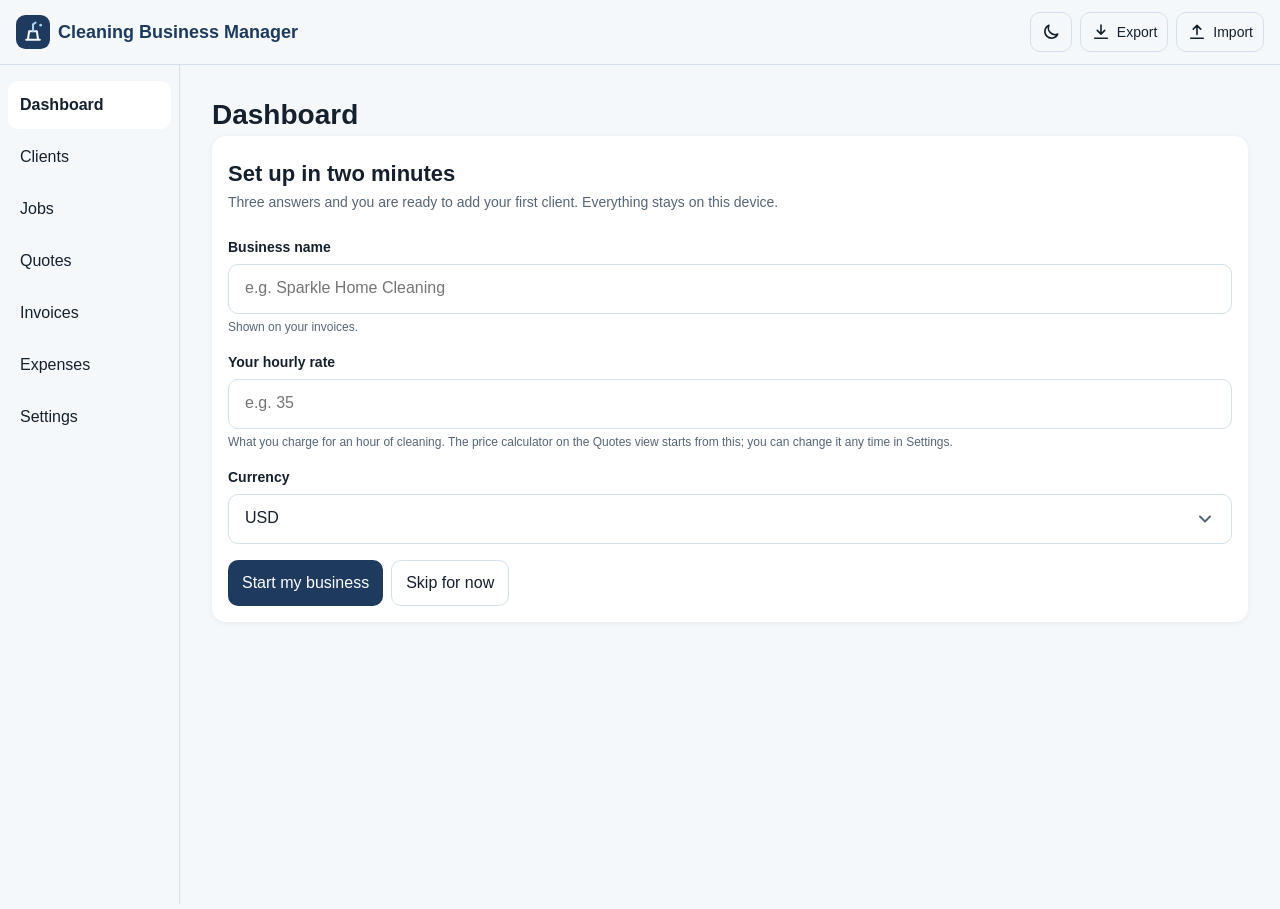
==== commit bd7257ad: "Roomier dropdowns, big numbers and more charts" ====
--- a/docs/app-357d28ae/index.html
+++ b/docs/app-357d28ae/index.html
@@ -247,8 +247,17 @@
    tokens in 00_tokens.css — no hard-coded hex here. */
 
 input[type=date], input[type=time], input[type=text], input[type=number], select {
-  width: 100%; font: inherit; padding: 10px 12px; border: 1px solid var(--color-border);
-  border-radius: var(--radius-sm); background: var(--color-card); color: var(--color-ink);
+  width: 100%; font: inherit; font-size: var(--text-base); line-height: 1.3; min-height: 50px; padding: 12px 16px;
+  border: 1px solid var(--color-border); border-radius: var(--radius-sm); background: var(--color-card); color: var(--color-ink);
+}
+/* Dropdowns: our own chevron with room on the right, so the text never touches the edge. */
+select {
+  -webkit-appearance: none; appearance: none; cursor: pointer; padding-right: 48px; text-overflow: ellipsis;
+  background-image: url("data:image/svg+xml;utf8,<svg xmlns='http://www.w3.org/2000/svg' width='20' height='20' viewBox='0 0 24 24' fill='none' stroke='%23566678' stroke-width='2.4' stroke-linecap='round' stroke-linejoin='round'><path d='M6 9l6 6 6-6'/></svg>");
+  background-repeat: no-repeat; background-position: right 16px center; background-size: 20px;
+}
+:root[data-theme="dark"] select {
+  background-image: url("data:image/svg+xml;utf8,<svg xmlns='http://www.w3.org/2000/svg' width='20' height='20' viewBox='0 0 24 24' fill='none' stroke='%239fb1c2' stroke-width='2.4' stroke-linecap='round' stroke-linejoin='round'><path d='M6 9l6 6 6-6'/></svg>");
 }
 .field input, .field select { width: 100%; }
 input[type=checkbox] { width: 20px; height: 20px; accent-color: var(--color-primary); flex-shrink: 0; margin: 0; }
@@ -257,16 +266,16 @@
 .caption { color: var(--color-muted); font-size: var(--text-xs); }
 .nowrap { white-space: nowrap; }
 .neg { color: var(--color-danger); font-weight: 600; }
-table.table input.cell-input { width: 7.5em; padding: 6px 8px; }
+table.table input.cell-input { width: 7.5em; min-height: 40px; padding: 8px 10px; }
 table.table input.cell-input.invalid { border-color: var(--color-danger); }
 tr.row-over td { background: var(--color-error-bg); }
 tr.total-row td { font-weight: 700; border-top: 2px solid var(--color-border); }
-table.table td select { width: auto; padding: 6px 8px; }
+table.table td select { width: auto; min-height: 40px; padding: 8px 40px 8px 12px; background-position: right 12px center; }
 
 .stat-grid { display: grid; grid-template-columns: repeat(auto-fit, minmax(150px, 1fr)); gap: var(--space-3); margin-bottom: var(--space-4); }
 .stat { background: var(--color-card); border-radius: var(--radius-md); padding: var(--space-3) var(--space-4); box-shadow: var(--shadow-sm); display: flex; flex-direction: column; gap: 2px; min-width: 0; }
 .stat-label { font-size: var(--text-xs); color: var(--color-muted); text-transform: uppercase; letter-spacing: .04em; }
-.stat-value { font-family: var(--font-heading); font-size: var(--text-xl); color: var(--color-primary); overflow-wrap: anywhere; }
+.stat-value { font-family: var(--font-heading); font-size: 1.9rem; line-height: 1.1; color: var(--color-primary); overflow-wrap: anywhere; }
 :root[data-theme="dark"] .stat-value { color: var(--color-accent); }
 .stat.bad .stat-value { color: var(--color-danger); }
 .stat-sub { font-size: var(--text-xs); color: var(--color-muted); overflow-wrap: anywhere; }
@@ -382,6 +391,26 @@
 .main > .card + .card { margin-top: var(--space-4); }
 /* On phones and narrow windows the list comes first and the add form below it. */
 @media (max-width: 980px) { .split.listfirst > .main { order: -1; } }
+
+/* ---------- Big numbers and charts ---------- */
+.stat-grid.hero { grid-template-columns: repeat(auto-fit, minmax(210px, 1fr)); }
+.stat.big { padding: var(--space-4) var(--space-5); }
+.stat.big .stat-value { font-size: 2.9rem; }
+.stat.big .stat-label { font-size: var(--text-sm); }
+.donut-wrap { display: flex; align-items: center; gap: var(--space-5); flex-wrap: wrap; }
+svg.donut { width: 190px; height: 190px; flex-shrink: 0; }
+svg.donut .center-num { font-family: var(--font-heading); font-size: 9px; font-weight: 700; fill: var(--color-ink); }
+svg.donut .center-lab { font-size: 3.6px; fill: var(--color-muted); }
+.donut-legend { list-style: none; margin: 0; padding: 0; flex: 1; min-width: 160px; }
+.donut-legend li { display: flex; justify-content: space-between; gap: var(--space-3); padding: 6px 0; border-bottom: 1px solid var(--color-border); font-size: var(--text-sm); }
+.donut-legend li:last-child { border-bottom: 0; }
+.donut-legend .swatch { display: inline-block; width: 12px; height: 12px; border-radius: 3px; margin-right: 8px; vertical-align: -1px; }
+.hbars { list-style: none; margin: 0; padding: 0; }
+.hbars li { display: block; padding: var(--space-2) 0; }
+.hbars .hb-head { display: flex; justify-content: space-between; gap: var(--space-2); font-size: var(--text-sm); margin-bottom: 4px; }
+.hbars .hb-track { height: 12px; background: var(--color-border); border-radius: var(--radius-full); overflow: hidden; }
+.hbars .hb-fill { display: block; height: 100%; background: var(--color-accent); border-radius: var(--radius-full); }
+.chart-note { color: var(--color-muted); font-size: var(--text-xs); margin: var(--space-2) 0 0; }
 
 </style>
 <link rel="manifest" href="manifest.json">
@@ -843,6 +872,34 @@
       for (var i = n - 1; i >= 0; i--) out.push(C.iso(new Date(now.getFullYear(), now.getMonth() - i, 1)).slice(0, 7));
       return out;
     },
+    /** Invoiced money split three ways: collected, still to come in on time, and overdue. */
+    statusTotals: function () {
+      var t = { collected: 0, waiting: 0, overdue: 0 };
+      D.list('invoices').forEach(function (inv) {
+        t.collected += D.invoicePaid(inv);
+        var due = D.invoiceDue(inv);
+        if (due) { if (D.isOverdue(inv)) t.overdue += due; else t.waiting += due; }
+      });
+      t.total = t.collected + t.waiting + t.overdue;
+      return t;
+    },
+    /** Spending by category across the last n months, largest first. */
+    expenseByCategory: function (n) {
+      var keys = {}, map = {};
+      D.lastMonths(n).forEach(function (k) { keys[k] = true; });
+      D.list('expenses').forEach(function (e) { if (keys[C.monthKey(e.date)]) map[e.category] = (map[e.category] || 0) + (e.amount || 0); });
+      return Object.keys(map).map(function (k) { return { label: k, value: map[k] }; }).sort(function (a, b) { return b.value - a.value; });
+    },
+    /** Jobs (not cancelled) in each of the next n weeks, starting with the current week (Monday). */
+    jobsPerWeek: function (n) {
+      var now = C.today(), mon = C.addDays(now, -((now.getDay() + 6) % 7)), out = [];
+      for (var i = 0; i < n; i++) {
+        var from = C.iso(C.addDays(mon, 7 * i)), to = C.iso(C.addDays(mon, 7 * i + 6)), count = 0, value = 0;
+        D.list('jobs').forEach(function (j) { if (j.status !== 'cancelled' && j.date >= from && j.date <= to) { count += 1; value += j.price || 0; } });
+        out.push({ from: from, label: C.fmtDate(C.parseISO(from)).replace(/,? \d{4}$/, ''), count: count, value: value });
+      }
+      return out;
+    },
     monthSummary: function (key) {
       var inc = D.monthIncome(key), exp = D.monthExpenses(key);
       return { key: key, income: inc, expenses: exp, profit: inc - exp };
@@ -888,6 +945,76 @@
     });
     return svg;
   },
+
+  /** segments: [{label, value, color}], center: {num, label}. Returns {svg, legend} elements. */
+  donut: function (segments, center, fmt) {
+    var NS = 'http://www.w3.org/2000/svg', total = 0;
+    segments.forEach(function (s) { total += s.value; });
+    var svg = document.createElementNS(NS, 'svg');
+    svg.setAttribute('viewBox', '0 0 42 42'); svg.setAttribute('role', 'img'); svg.setAttribute('class', 'donut');
+    svg.setAttribute('aria-label', 'Invoiced money by status: ' + segments.map(function (s) { return s.label + ' ' + fmt(s.value); }).join(', '));
+    function el(tag, attrs, text) {
+      var e = document.createElementNS(NS, tag);
+      Object.keys(attrs).forEach(function (k) { e.setAttribute(k, attrs[k]); });
+      if (text != null) e.textContent = text;
+      svg.appendChild(e);
+      return e;
+    }
+    el('circle', { cx: 21, cy: 21, r: 15.9155, fill: 'none', stroke: 'var(--color-border)', 'stroke-width': 5 });
+    var offset = 25;                       // start at 12 o'clock
+    if (total > 0) segments.forEach(function (s) {
+      if (s.value <= 0) return;
+      var pct = s.value / total * 100;
+      el('circle', { cx: 21, cy: 21, r: 15.9155, fill: 'none', stroke: s.color, 'stroke-width': 5, 'stroke-dasharray': pct + ' ' + (100 - pct), 'stroke-dashoffset': offset });
+      offset -= pct;
+    });
+    el('text', { x: 21, y: 22.5, 'text-anchor': 'middle', class: 'center-num' }, center.num);
+    el('text', { x: 21, y: 27.5, 'text-anchor': 'middle', class: 'center-lab' }, center.label);
+    var ul = document.createElement('ul'); ul.className = 'donut-legend';
+    segments.forEach(function (s) {
+      var li = document.createElement('li'), l = document.createElement('span'), sw = document.createElement('span'), v = document.createElement('strong');
+      sw.className = 'swatch'; sw.style.background = s.color;
+      l.appendChild(sw); l.appendChild(document.createTextNode(s.label)); v.textContent = fmt(s.value);
+      li.appendChild(l); li.appendChild(v); ul.appendChild(li);
+    });
+    return { svg: svg, legend: ul };
+  },
+  /** rows: [{label, value}] as horizontal bars, scaled to the largest. */
+  hbars: function (rows, fmt) {
+    var max = 1, ul = document.createElement('ul'); ul.className = 'hbars';
+    rows.forEach(function (r) { max = Math.max(max, r.value); });
+    rows.forEach(function (r) {
+      var li = document.createElement('li'), head = document.createElement('div'), a = document.createElement('span'), b = document.createElement('strong');
+      head.className = 'hb-head'; a.textContent = r.label; b.textContent = fmt(r.value); head.appendChild(a); head.appendChild(b);
+      var track = document.createElement('div'), fill = document.createElement('span');
+      track.className = 'hb-track'; track.setAttribute('role', 'img'); track.setAttribute('aria-label', r.label + ': ' + fmt(r.value));
+      fill.className = 'hb-fill'; fill.style.width = Math.max(3, Math.round(r.value / max * 100)) + '%'; track.appendChild(fill);
+      li.appendChild(head); li.appendChild(track); ul.appendChild(li);
+    });
+    return ul;
+  },
+  /** rows: [{label, value}] as vertical columns; returns an <svg>. */
+  columns: function (rows, ariaLabel) {
+    var NS = 'http://www.w3.org/2000/svg', w = 560, h = 200, padB = 30, padT = 24, plotH = h - padB - padT, max = 1;
+    rows.forEach(function (r) { max = Math.max(max, r.value); });
+    var gw = w / rows.length, bw = Math.min(46, gw - 16);
+    var svg = document.createElementNS(NS, 'svg');
+    svg.setAttribute('viewBox', '0 0 ' + w + ' ' + h); svg.setAttribute('role', 'img'); svg.setAttribute('class', 'chart'); svg.setAttribute('aria-label', ariaLabel);
+    function el(tag, attrs, text) {
+      var e = document.createElementNS(NS, tag);
+      Object.keys(attrs).forEach(function (k) { e.setAttribute(k, attrs[k]); });
+      if (text != null) e.textContent = text;
+      svg.appendChild(e);
+    }
+    el('line', { x1: 0, x2: w, y1: h - padB, y2: h - padB, stroke: 'var(--color-border)', 'stroke-width': 1 });
+    rows.forEach(function (r, i) {
+      var cx = gw * i + gw / 2, bh = r.value > 0 ? Math.max(4, Math.round(r.value / max * plotH)) : 0;
+      if (bh) el('rect', { x: cx - bw / 2, y: h - padB - bh, width: bw, height: bh, rx: 4, fill: 'var(--color-accent)' });
+      el('text', { x: cx, y: h - padB - bh - 6, 'text-anchor': 'middle', 'font-size': 14, 'font-weight': 700, fill: 'var(--color-ink)' }, String(r.value));
+      el('text', { x: cx, y: h - 10, 'text-anchor': 'middle', 'font-size': 11, fill: 'var(--color-muted)' }, r.label);
+    });
+    return svg;
+  },
 };
 
 
@@ -947,12 +1074,14 @@
         h('button', { type: 'button', id: 'goClientsBtn', class: 'ghost small', text: 'Add a client', on: { click: function () { location.hash = '#clients'; } } })));
     }
 
+    root.appendChild(h('div', { class: 'stat-grid hero' },
+      C.stat('Owed to you', C.fmt(owed.due), owed.due ? 'unpaid invoices, all clients' : 'nothing outstanding', 'big' + (owed.overdue ? ' bad' : '')),
+      C.stat('Profit this month', C.fmt(month.profit), 'income minus expenses', 'big' + (month.profit < 0 ? ' bad' : '')),
+      C.stat('Jobs today', String(todayJobs.length), todayJobs.length ? 'on your schedule' : 'nothing booked today', 'big')));
     root.appendChild(h('div', { class: 'stat-grid' },
-      C.stat('Jobs today', String(todayJobs.length), todayJobs.length ? 'on your schedule' : 'nothing booked today'),
-      C.stat('Owed to you', C.fmt(owed.due), owed.due ? 'unpaid invoices, all clients' : 'nothing outstanding', owed.overdue ? 'bad' : ''),
       C.stat('Income this month', C.fmt(month.income), 'payments received'),
       C.stat('Expenses this month', C.fmt(month.expenses)),
-      C.stat('Profit this month', C.fmt(month.profit), 'income minus expenses', month.profit < 0 ? 'bad' : '')));
+      C.stat('Overdue', C.fmt(owed.overdue), owed.overdueCount + (owed.overdueCount === 1 ? ' invoice' : ' invoices'), owed.overdue ? 'bad' : '')));
 
     var today = h('div', { class: 'card' }, h('h2', { text: 'Today' }));
     if (!todayJobs.length) today.appendChild(C.emptyState('No jobs today', 'Add jobs in the Jobs view and they appear here on the day.'));
@@ -976,6 +1105,27 @@
       h('div', { class: 'legend' }, h('span', { class: 'key inc', text: 'Income' }), h('span', { class: 'key exp', text: 'Expenses' })));
     chart.appendChild(App.charts.incomeExpenses(rows, C.fmt));
     root.appendChild(chart);
+
+    var st = D.statusTotals(), pct = st.total ? Math.round(st.collected / st.total * 100) : 0;
+    var dn = App.charts.donut([
+      { label: 'Collected', value: st.collected, color: 'var(--color-success)' },
+      { label: 'Waiting to be paid', value: st.waiting, color: 'var(--color-info)' },
+      { label: 'Overdue', value: st.overdue, color: 'var(--color-danger)' }], { num: st.total ? pct + '%' : '—', label: 'collected' }, C.fmt);
+    var inv = h('div', { class: 'card' }, h('h2', { text: 'Invoices: collected vs owed' }));
+    if (!st.total) inv.appendChild(C.emptyState('No invoices yet', 'Create one from a job or the Invoices view.'));
+    else inv.appendChild(h('div', { class: 'donut-wrap' }, dn.svg, dn.legend));
+
+    var wk = D.jobsPerWeek(6), wkCard = h('div', { class: 'card' }, h('h2', { text: 'Jobs per week, next 6 weeks' }));
+    if (!wk.some(function (r) { return r.count; })) wkCard.appendChild(C.emptyState('No jobs booked', 'Booked jobs show here week by week.'));
+    else {
+      wkCard.appendChild(App.charts.columns(wk.map(function (r) { return { label: r.label, value: r.count }; }), 'Jobs per week: ' + wk.map(function (r) { return r.label + ' ' + r.count; }).join(', ')));
+      wkCard.appendChild(h('p', { class: 'chart-note', text: 'Weeks start on Monday. Booked value over these weeks: ' + C.fmt(wk.reduce(function (s, r) { return s + r.value; }, 0)) + '.' }));
+    }
+    var cats = D.expenseByCategory(6), exCard = h('div', { class: 'card' }, h('h2', { text: 'Where the money goes, last 6 months' }));
+    if (!cats.length) exCard.appendChild(C.emptyState('No expenses yet', 'Log expenses to see them by category.'));
+    else exCard.appendChild(App.charts.hbars(cats, C.fmt));
+    root.appendChild(h('div', { class: 'grid-2 top' }, inv, wkCard));
+    root.appendChild(exCard);
   }
 
   App.views.dashboard = {
@@ -1399,8 +1549,8 @@
       root.appendChild(h('h1', { text: 'Invoices' }));
       root.appendChild(h('p', { class: 'sub', text: 'Bill a client, record each payment, and see who still owes you.' }));
       if (t.overdueCount) root.appendChild(C.banner('warning', t.overdueCount + (t.overdueCount === 1 ? ' invoice is' : ' invoices are') + ' overdue: ' + C.fmt(t.overdue) + '.'));
-      root.appendChild(h('div', { class: 'stat-grid' }, C.stat('Total owed', C.fmt(t.due), 'across all unpaid invoices', t.overdue ? 'bad' : ''), C.stat('Overdue', C.fmt(t.overdue), t.overdueCount + ' invoice(s)', t.overdue ? 'bad' : ''),
-        C.stat('Invoiced', String(invoices.length), 'invoices in total')));
+      root.appendChild(h('div', { class: 'stat-grid hero' }, C.stat('Total owed', C.fmt(t.due), 'across all unpaid invoices', 'big' + (t.overdue ? ' bad' : '')), C.stat('Overdue', C.fmt(t.overdue), t.overdueCount + ' invoice(s)', 'big' + (t.overdue ? ' bad' : '')),
+        C.stat('Invoiced', String(invoices.length), 'invoices in total', 'big')));
 
       var client = h('select', { id: 'invClient' });
       client.appendChild(h('option', { value: '', text: clients.length ? 'Choose a client' : 'Add a client first' }));
@@ -1490,6 +1640,13 @@
       root.appendChild(h('h1', { text: 'Expenses' }));
       root.appendChild(h('p', { class: 'sub', text: 'Log what you spend. Together with the payments you record on invoices, this gives your profit each month.' }));
 
+      var nowKey = C.iso(C.today()).slice(0, 7), thisMonth = D.monthExpenses(nowKey), cats6 = D.expenseByCategory(6);
+      var sum6 = cats6.reduce(function (s, r) { return s + r.value; }, 0);
+      root.appendChild(h('div', { class: 'stat-grid hero' },
+        C.stat('Spent this month', C.fmt(thisMonth), 'expenses logged', 'big'),
+        C.stat('Last 6 months', C.fmt(sum6), 'all categories', 'big'),
+        C.stat('Biggest cost', cats6.length ? cats6[0].label : '—', cats6.length ? C.fmt(cats6[0].value) + ' in 6 months' : 'Nothing logged yet', 'big')));
+
       var date = h('input', { type: 'date', id: 'expDate', value: C.iso(C.today()) });
       var cat = h('select', { id: 'expCategory' }, D.EXPENSE_CATEGORIES.map(function (c) { return h('option', { value: c, text: c }); }));
       var desc = h('input', { type: 'text', id: 'expDesc', attrs: { maxlength: '120' } });
@@ -1507,6 +1664,10 @@
         D.save('expenses', all);
         App.views.expenses.render(root);
       });
+
+      var byCat = h('div', { class: 'card' }, h('h2', { text: 'By category, last 6 months' }));
+      if (!cats6.length) byCat.appendChild(C.emptyState('No expenses yet', 'Add one on the left to see where the money goes.'));
+      else byCat.appendChild(App.charts.hbars(cats6, C.fmt));
 
       var months = h('div', { class: 'card' }, h('h2', { text: 'Month by month' }));
       var mbody = h('tbody');
@@ -1534,7 +1695,7 @@
         } } }));
         list.appendChild(C.tableWrap(h('table', { class: 'table cardrows' }, h('thead', null, h('tr', null, ['Date', 'Category', 'Description', 'Amount', ''].map(function (x) { return h('th', { text: x }); }))), tbody)));
       }
-      root.appendChild(h('div', { class: 'split late' }, h('div', { class: 'side' }, form), h('div', { class: 'main' }, months, list)));
+      root.appendChild(h('div', { class: 'split late' }, h('div', { class: 'side' }, form), h('div', { class: 'main' }, byCat, months, list)));
     },
   };
   App.nav.push('expenses');
